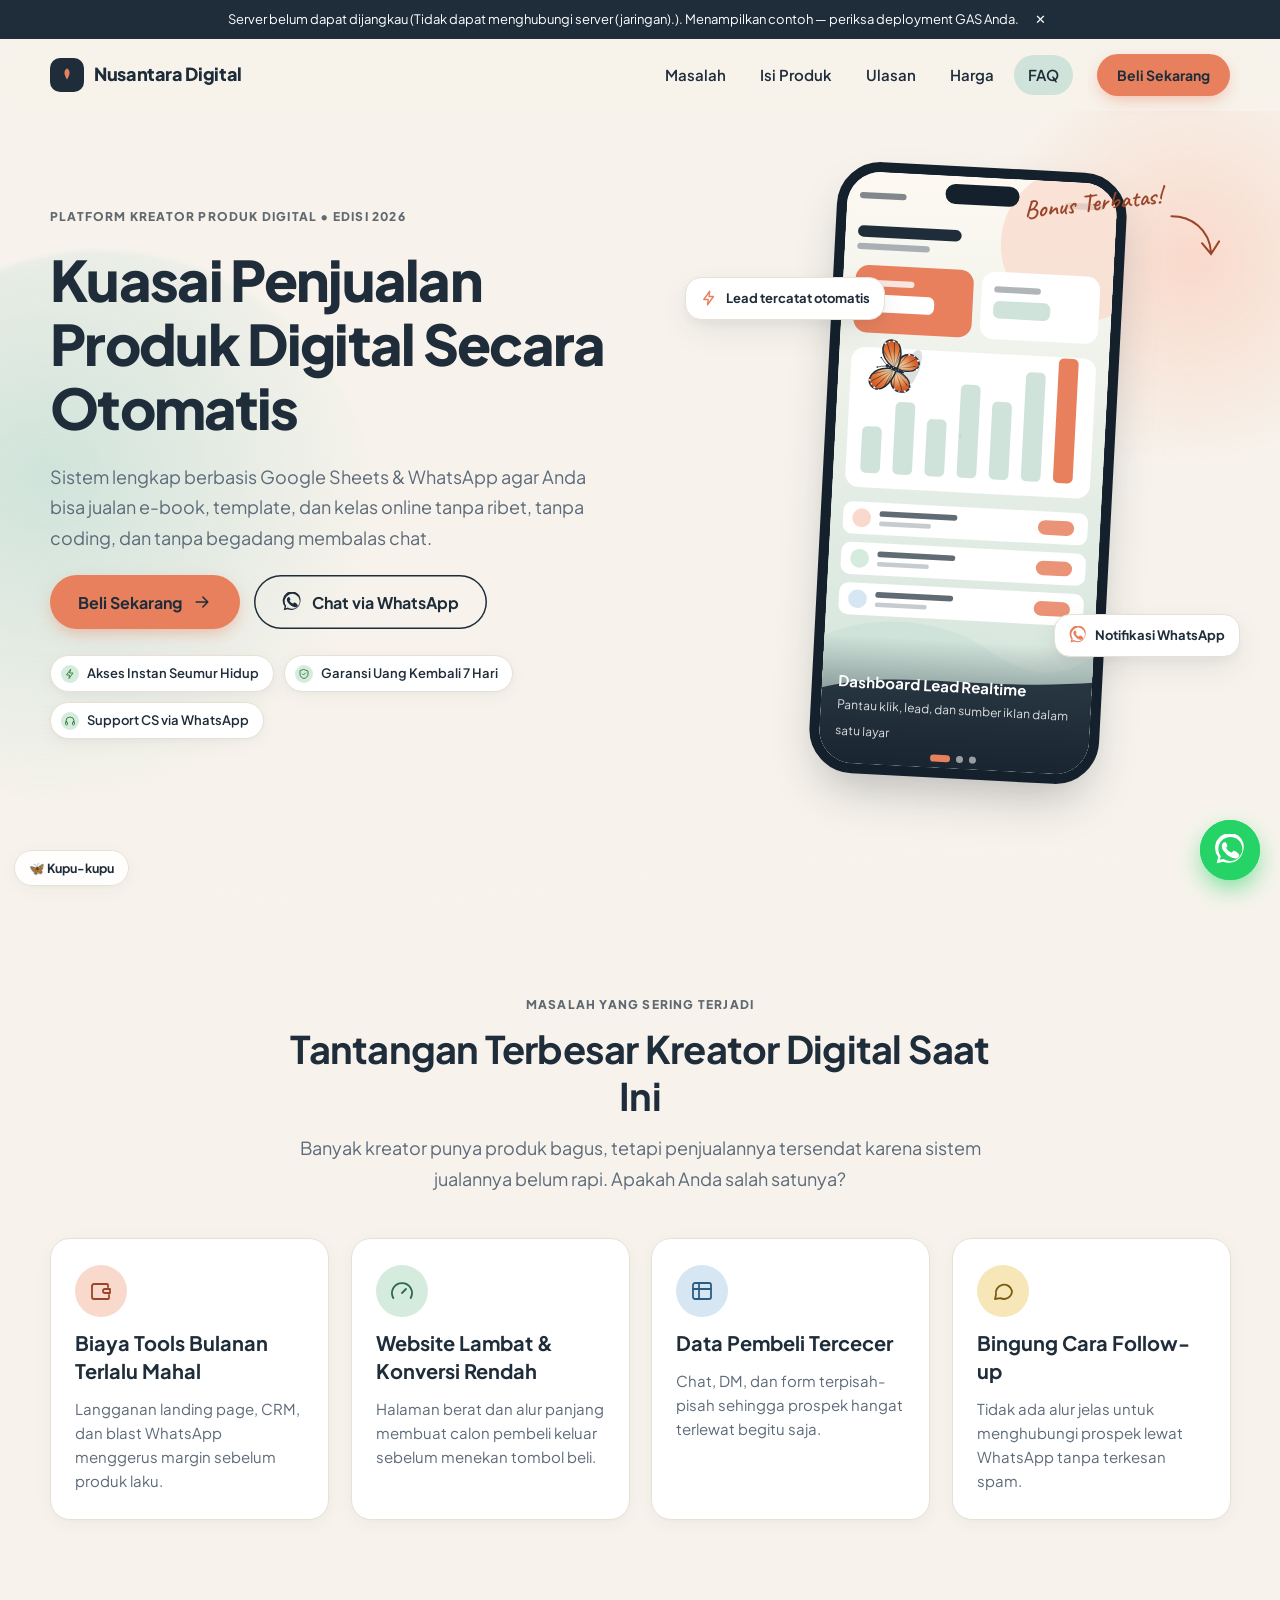
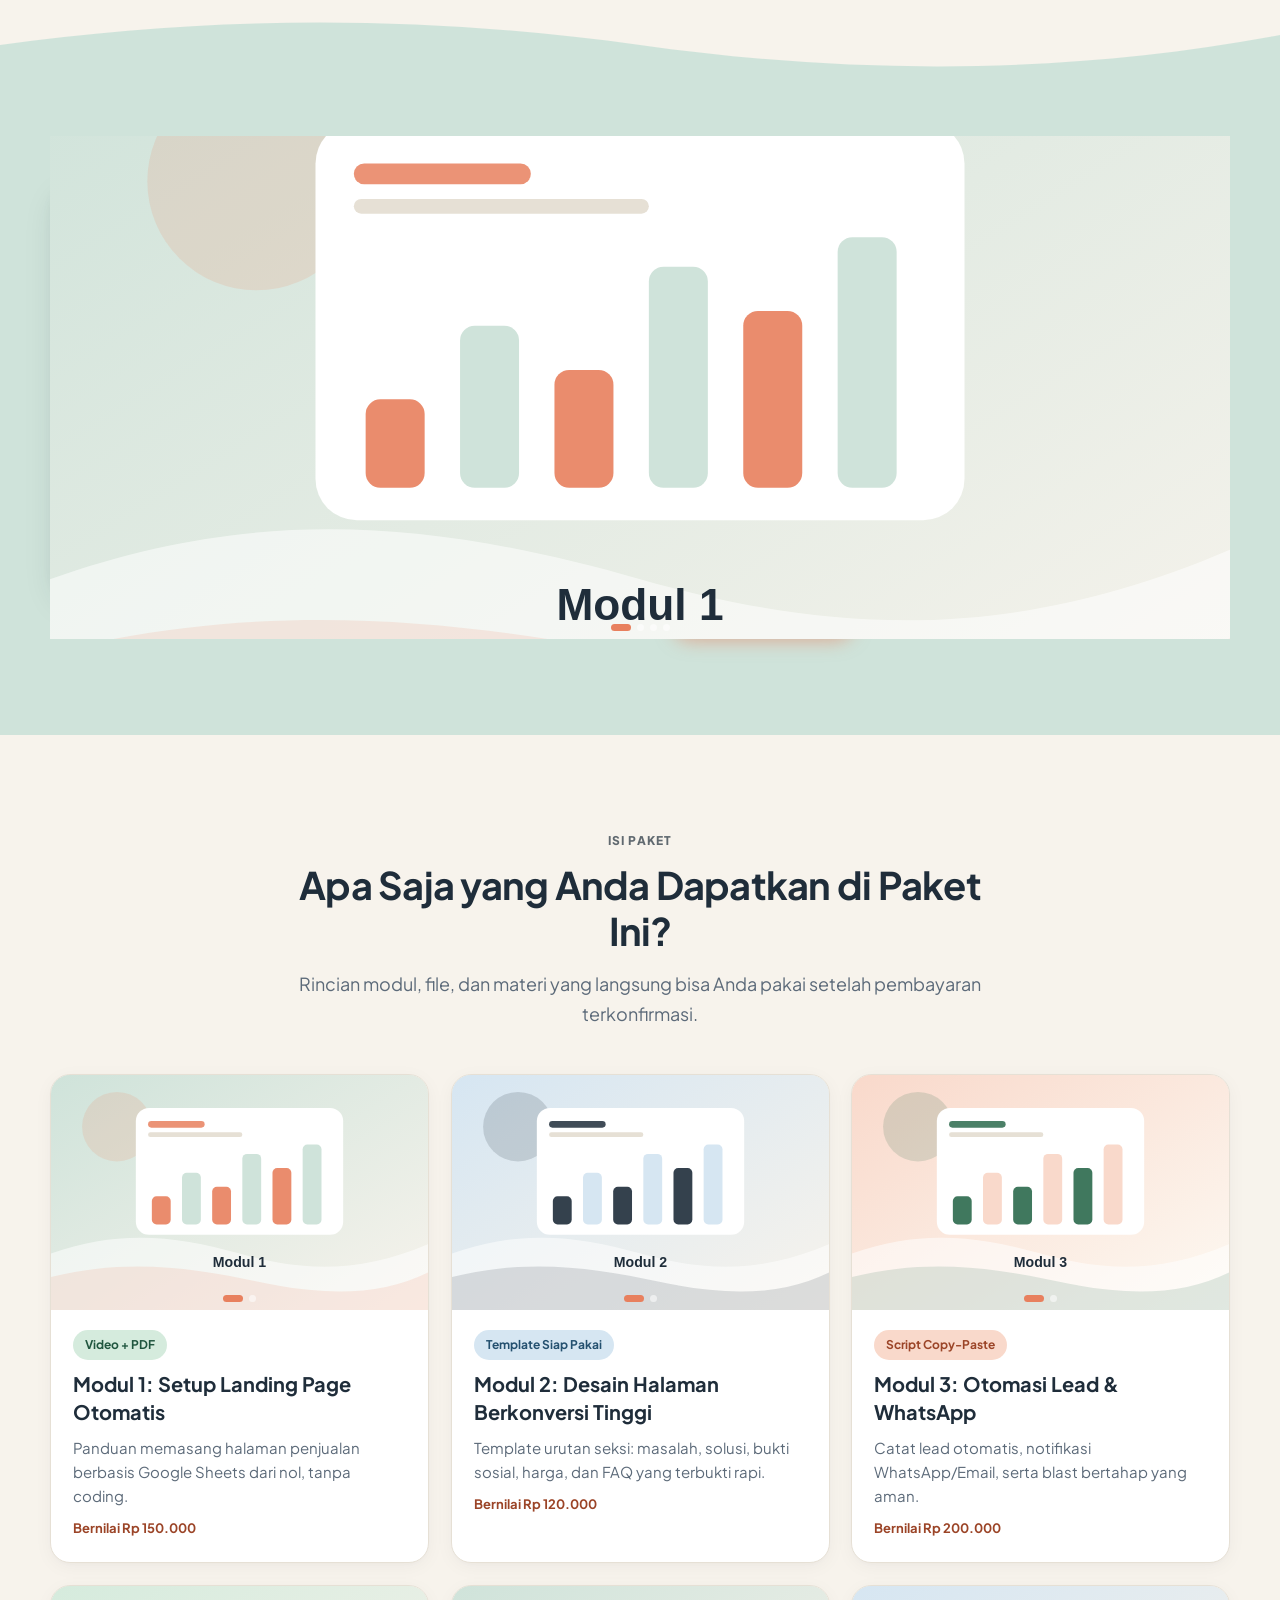
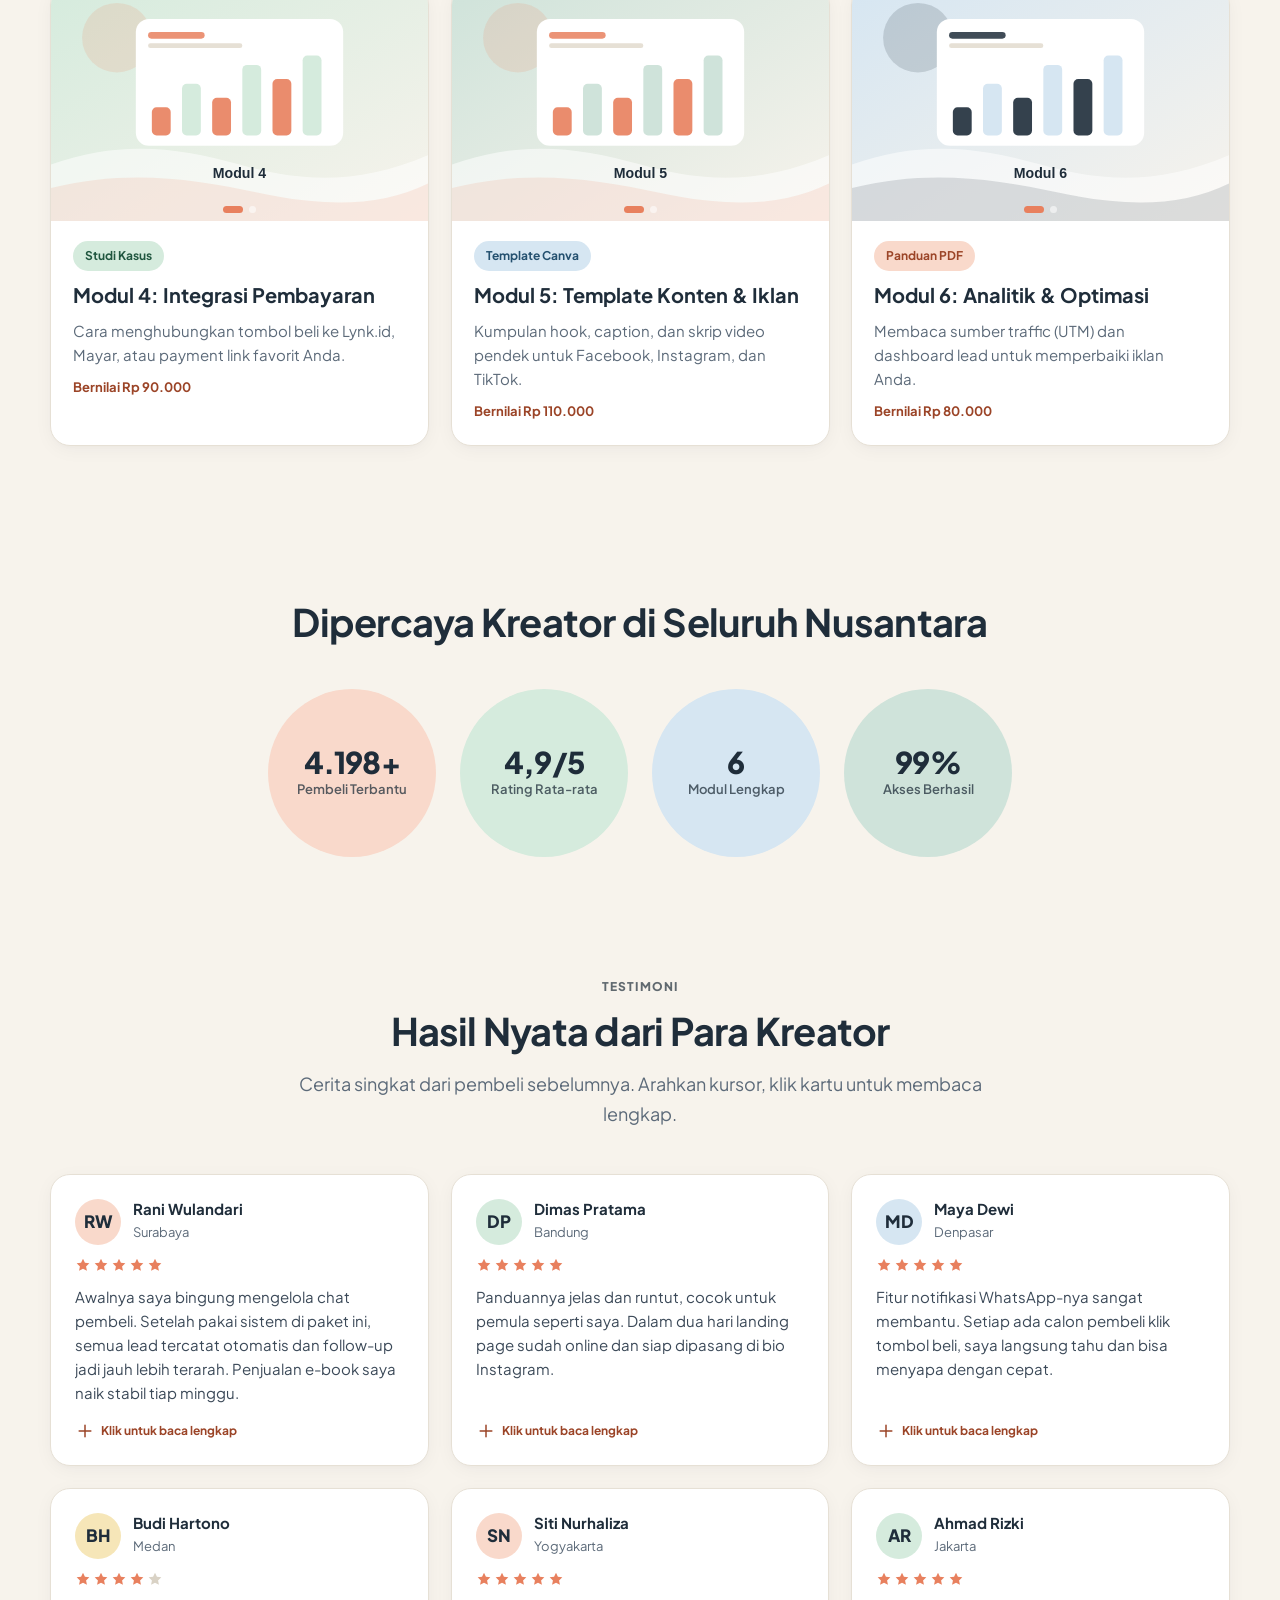
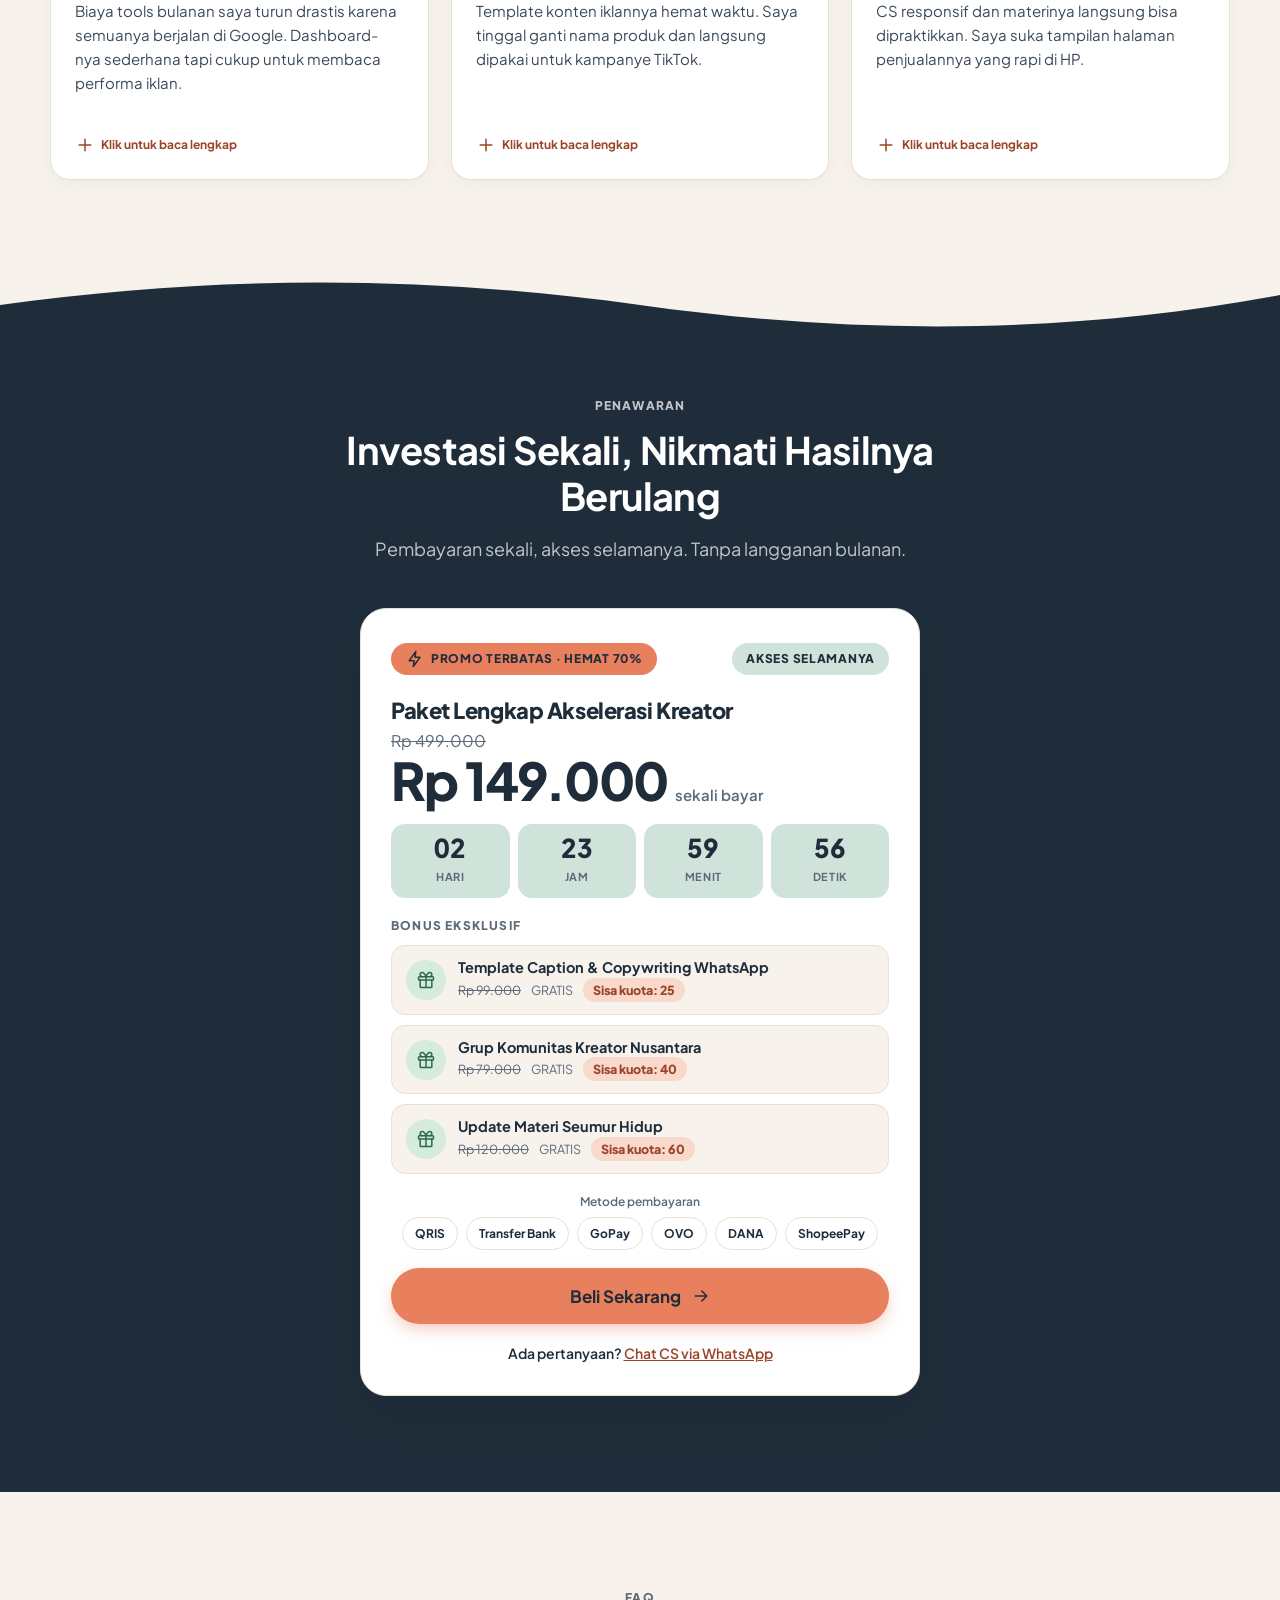
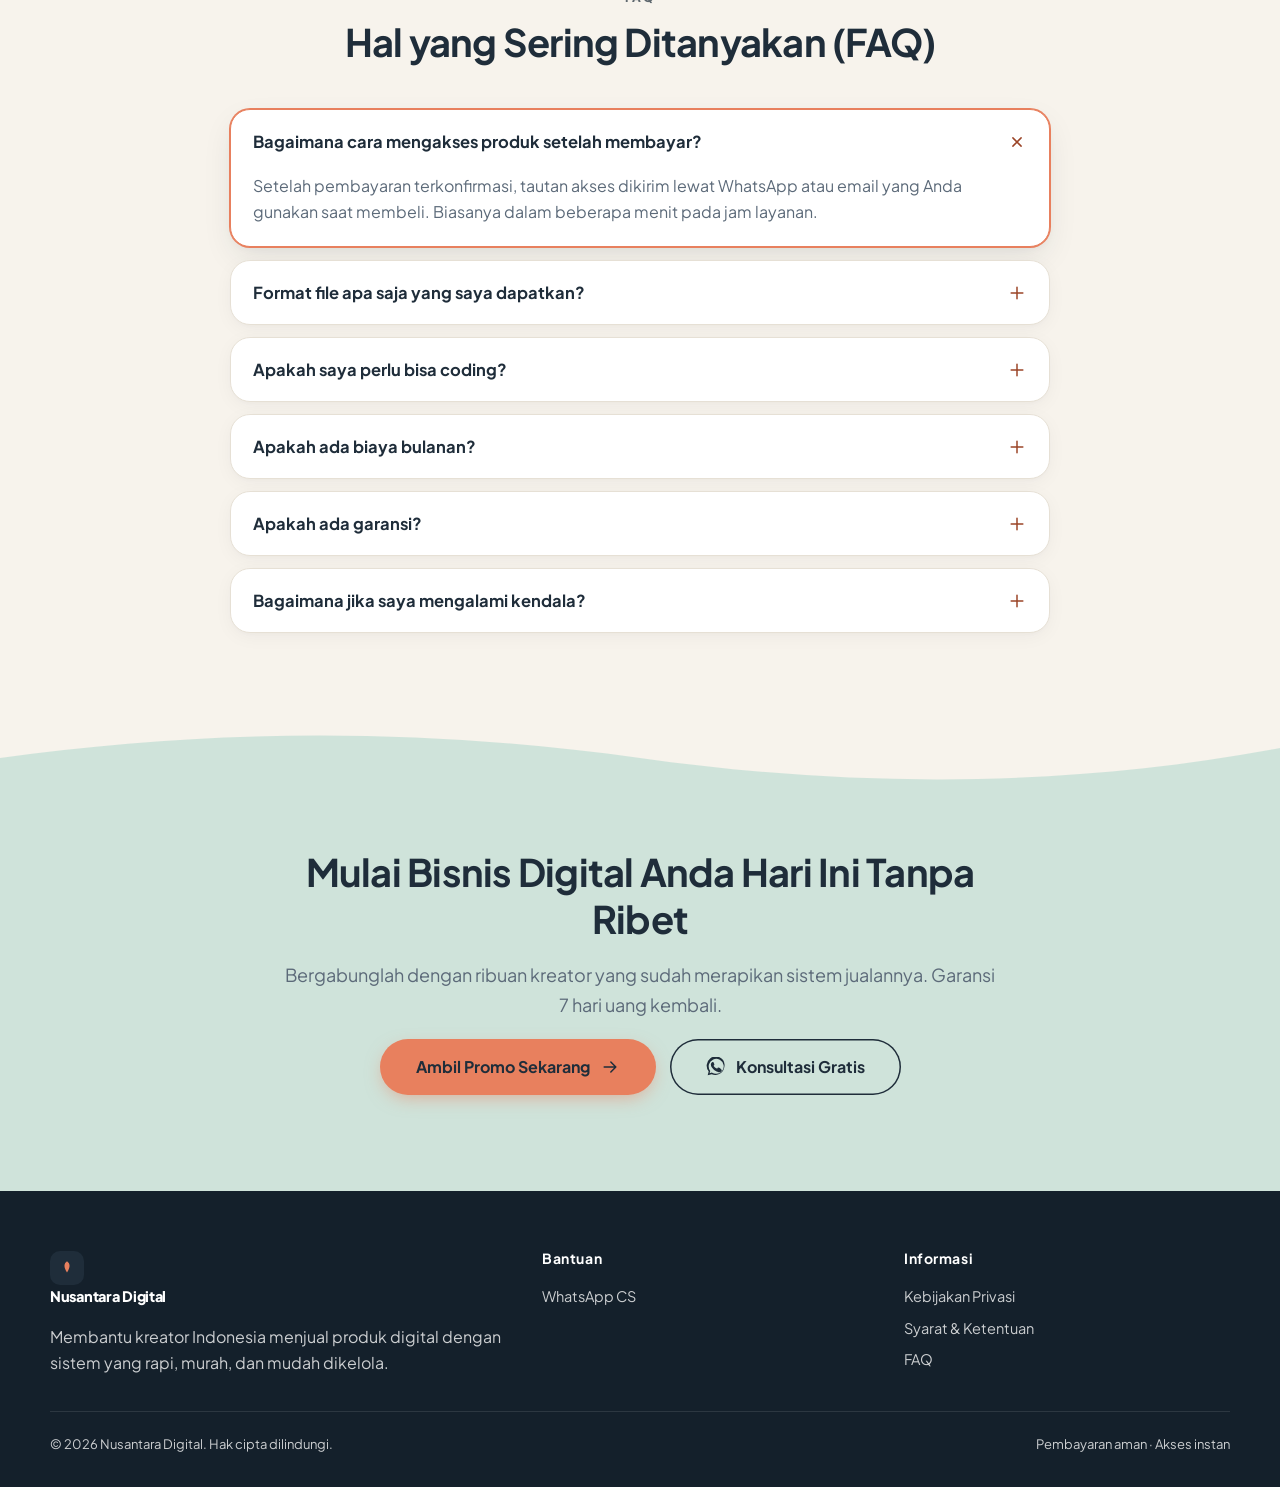
==== index.html @ 47b10a20 "Rilis pertama" ====
<!DOCTYPE html>
<html lang="id">
<head>
<meta charset="utf-8">
<meta name="viewport" content="width=device-width, initial-scale=1, viewport-fit=cover">
<title>Nusantara Digital — Produk Digital untuk Kreator</title>
<meta name="description" content="Kuasai penjualan produk digital secara otomatis dengan landing page, Google Sheets, dan WhatsApp.">
<meta name="theme-color" content="#F7F3EC">
<meta property="og:type" content="website">
<meta property="og:title" content="Nusantara Digital — Produk Digital untuk Kreator">
<meta property="og:description" content="Kuasai penjualan produk digital secara otomatis dengan landing page, Google Sheets, dan WhatsApp.">
<link rel="icon" href="data:image/svg+xml,%3Csvg xmlns='http://www.w3.org/2000/svg' viewBox='0 0 64 64'%3E%3Crect width='64' height='64' rx='16' fill='%231F2D3A'/%3E%3Cpath d='M32 14c9 8 12 17 0 36C20 31 23 22 32 14z' fill='%23E8805E'/%3E%3C/svg%3E">
<link rel="preconnect" href="https://fonts.googleapis.com">
<link rel="preconnect" href="https://fonts.gstatic.com" crossorigin>
<link href="https://fonts.googleapis.com/css2?family=Caveat:wght@600&family=Plus+Jakarta+Sans:wght@400;500;600;700;800&display=swap" rel="stylesheet">
<link rel="stylesheet" href="css/style.css?v=1.0">
</head>
<body>

<!-- Sprite ikon (garis, gaya Lucide) -->
<svg width="0" height="0" style="position:absolute" aria-hidden="true">
  <defs>
    <symbol id="i-wallet" viewBox="0 0 24 24"><path d="M3 7a2 2 0 0 1 2-2h13a1 1 0 0 1 1 1v2"/><path d="M3 7v11a2 2 0 0 0 2 2h14a1 1 0 0 0 1-1v-3"/><path d="M21 10h-5a2 2 0 0 0 0 4h5z"/></symbol>
    <symbol id="i-gauge" viewBox="0 0 24 24"><path d="M12 14l4-4"/><path d="M3.3 19a10 10 0 1 1 17.4 0"/></symbol>
    <symbol id="i-table" viewBox="0 0 24 24"><rect x="3" y="4" width="18" height="16" rx="2"/><path d="M3 10h18M9 4v16"/></symbol>
    <symbol id="i-message" viewBox="0 0 24 24"><path d="M21 12a8 8 0 0 1-11.6 7.1L4 20l1-4.4A8 8 0 1 1 21 12z"/></symbol>
    <symbol id="i-check" viewBox="0 0 24 24"><path d="M4 12.5l5 5L20 6.5"/></symbol>
    <symbol id="i-gift" viewBox="0 0 24 24"><rect x="3" y="8" width="18" height="4" rx="1"/><path d="M12 8v13M5 12v8a1 1 0 0 0 1 1h12a1 1 0 0 0 1-1v-8"/><path d="M7.5 8a2.5 2.5 0 0 1 0-5C10 3 12 8 12 8s2-5 4.5-5a2.5 2.5 0 0 1 0 5"/></symbol>
    <symbol id="i-lock" viewBox="0 0 24 24"><rect x="4" y="11" width="16" height="10" rx="2"/><path d="M8 11V7a4 4 0 0 1 8 0v4"/></symbol>
    <symbol id="i-arrow" viewBox="0 0 24 24"><path d="M5 12h14M13 6l6 6-6 6"/></symbol>
    <symbol id="i-x" viewBox="0 0 24 24"><path d="M6 6l12 12M18 6L6 18"/></symbol>
    <symbol id="i-menu" viewBox="0 0 24 24"><path d="M4 7h16M4 12h16M4 17h16"/></symbol>
    <symbol id="i-plus" viewBox="0 0 24 24"><path d="M12 5v14M5 12h14"/></symbol>
    <symbol id="i-shield" viewBox="0 0 24 24"><path d="M12 3l8 3v6c0 5-3.5 8-8 9-4.5-1-8-4-8-9V6z"/><path d="M9 12l2 2 4-4"/></symbol>
    <symbol id="i-bolt" viewBox="0 0 24 24"><path d="M13 3L5 14h6l-1 7 8-11h-6z"/></symbol>
    <symbol id="i-headset" viewBox="0 0 24 24"><path d="M4 14v-2a8 8 0 0 1 16 0v2"/><rect x="3" y="14" width="4" height="6" rx="1.5"/><rect x="17" y="14" width="4" height="6" rx="1.5"/></symbol>
    <symbol id="i-star" viewBox="0 0 24 24"><path fill="currentColor" stroke="none" d="M12 2.5l2.9 6.2 6.6.8-4.9 4.6 1.3 6.7L12 17.5l-5.9 3.3 1.3-6.7L2.5 9.5l6.6-.8z"/></symbol>
    <symbol id="i-wa" viewBox="0 0 24 24"><path fill="currentColor" stroke="none" d="M20.5 3.5A11 11 0 0 0 3.2 17.3L2 22l4.8-1.2A11 11 0 0 0 22 12a10.9 10.9 0 0 0-1.5-8.5zM12 20.2a9 9 0 0 1-4.6-1.3l-.3-.2-2.8.7.8-2.7-.2-.3A9 9 0 1 1 12 20.2zm5-6.7c-.3-.1-1.6-.8-1.9-.9s-.5-.1-.7.1-.8.9-.9 1.1-.3.2-.6.1a7.4 7.4 0 0 1-3.7-3.2c-.3-.5.3-.5.8-1.5a.6.6 0 0 0 0-.5l-.9-2.1c-.2-.5-.5-.5-.7-.5h-.6a1.2 1.2 0 0 0-.9.4 3.7 3.7 0 0 0-1.1 2.7 6.4 6.4 0 0 0 1.3 3.4 14.6 14.6 0 0 0 5.6 4.9c2.1.9 2.9 1 3.9.8a3.2 3.2 0 0 0 2.1-1.5 2.6 2.6 0 0 0 .2-1.5c-.1-.1-.3-.2-.6-.4z"/></symbol>
    <symbol id="i-quote" viewBox="0 0 24 24"><path fill="currentColor" stroke="none" d="M7 7h4v4c0 3-1.5 5-4 6l-1-1.8c1.4-.7 2-1.7 2-3.2H7zm8 0h4v4c0 3-1.5 5-4 6l-1-1.8c1.4-.7 2-1.7 2-3.2h-1z"/></symbol>
  </defs>
</svg>

<a class="skip" href="#main">Lewati ke konten</a>
<div id="demoBanner" class="demo-banner" hidden></div>

<!-- NAVBAR -->
<header class="nav" id="nav">
  <div class="wrap nav-in">
    <a class="logo" href="#beranda" id="logo" aria-label="Beranda"><span class="logo-mark"><svg viewBox="0 0 24 24" width="18" height="18"><path d="M12 3c4 3 5 7 0 15C7 10 8 6 12 3z" fill="currentColor"/></svg></span><span id="logoText">Nusantara Digital</span></a>
    <nav class="nav-links" aria-label="Menu utama">
      <a href="#masalah">Masalah</a><a href="#isi">Isi Produk</a><a href="#ulasan">Ulasan</a><a href="#harga">Harga</a><a href="#faq">FAQ</a>
    </nav>
    <button class="btn btn-cta btn-sm nav-cta" data-buy="header" type="button"><span class="btn-label">Beli Sekarang</span></button>
    <button class="burger" id="burger" type="button" aria-label="Buka menu" aria-expanded="false"><svg class="ic"><use href="#i-menu"/></svg></button>
  </div>
</header>
<div class="drawer" id="drawer" hidden>
  <nav aria-label="Menu seluler">
    <a href="#masalah">Masalah</a><a href="#isi">Isi Produk</a><a href="#ulasan">Ulasan</a><a href="#harga">Harga</a><a href="#faq">FAQ</a>
    <button class="btn btn-cta" data-buy="drawer" type="button"><span class="btn-label">Beli Sekarang</span></button>
  </nav>
</div>

<main id="main">
  <!-- HERO -->
  <section class="hero" id="beranda">
    <div class="blob b1"></div><div class="blob b2"></div>
    <div class="wrap hero-grid">
      <div class="hero-copy" id="heroCopy">
        <div class="sk sk-s"></div><div class="sk sk-l"></div><div class="sk sk-l"></div><div class="sk sk-m"></div>
      </div>
      <div class="hero-visual" id="heroVisual">
        <div class="device"><div class="device-notch"></div><div class="slideshow" id="heroSlides" data-ratio="hero"></div></div>
      </div>
    </div>
    <svg class="wave" viewBox="0 0 1440 80" preserveAspectRatio="none" aria-hidden="true"><path d="M0 40c240 50 480 50 720 20s480-40 720 0v20H0z" fill="var(--cream)"/></svg>
  </section>

  <section class="sec" id="masalah"><div class="wrap" id="masalahRoot"></div></section>

  <section class="sec sage has-wave" id="solusi">
    <svg class="wave top" viewBox="0 0 1440 60" preserveAspectRatio="none" aria-hidden="true"><path d="M0 0h1440v20c-240 40-480 40-720 10S240 0 0 30z" fill="var(--cream)"/></svg>
    <div class="wrap" id="solusiRoot"></div>
  </section>

  <section class="sec" id="isi"><div class="wrap" id="isiRoot"></div></section>
  <section class="sec tight" id="statistik"><div class="wrap" id="statRoot"></div></section>
  <section class="sec" id="ulasan"><div class="wrap" id="ulasanRoot"></div></section>

  <section class="sec dark has-wave" id="harga">
    <svg class="wave top" viewBox="0 0 1440 60" preserveAspectRatio="none" aria-hidden="true"><path d="M0 0h1440v20c-240 40-480 40-720 10S240 0 0 30z" fill="var(--cream)"/></svg>
    <div class="wrap" id="hargaRoot"></div>
  </section>

  <section class="sec" id="faq"><div class="wrap narrow" id="faqRoot"></div></section>

  <section class="sec sage cta-final has-wave" id="cta">
    <svg class="wave top" viewBox="0 0 1440 60" preserveAspectRatio="none" aria-hidden="true"><path d="M0 0h1440v20c-240 40-480 40-720 10S240 0 0 30z" fill="var(--cream)"/></svg>
    <div class="wrap" id="ctaRoot"></div>
  </section>
</main>

<footer class="footer" id="footer"><div class="wrap" id="footerRoot"></div></footer>

<!-- Elemen mengambang -->
<a class="wa-float" id="waFloat" href="#" target="_blank" rel="noopener" aria-label="Chat WhatsApp CS" hidden>
  <span class="wa-ring"></span><svg class="ic"><use href="#i-wa"/></svg><span class="wa-tip">Chat CS</span>
</a>
<div class="sticky-bar" id="stickyBar" hidden>
  <div class="sticky-price"><s id="stickyOld"></s><b id="stickyNow"></b></div>
  <button class="btn btn-cta" data-buy="sticky" type="button"><span class="btn-label">Beli Sekarang</span></button>
  <a class="btn-wa-round" id="stickyWa" href="#" target="_blank" rel="noopener" aria-label="Chat WhatsApp"><svg class="ic"><use href="#i-wa"/></svg></a>
</div>
<button class="bf-toggle" id="bfToggle" type="button" aria-pressed="true" title="Nyalakan/matikan kupu-kupu" hidden>🦋 <span>Kupu-kupu</span></button>
<div class="toast" id="toast" role="status" aria-live="polite"></div>

<!-- MODAL: lead -->
<div class="modal" id="leadModal" hidden role="dialog" aria-modal="true" aria-labelledby="leadTitle">
  <div class="modal-bg" data-close></div>
  <div class="modal-card" id="leadCard">
    <button class="modal-x" type="button" data-close aria-label="Tutup"><svg class="ic"><use href="#i-x"/></svg></button>
    <div id="leadStepForm">
      <h3 id="leadTitle"><i class="dot"></i>Lanjutkan Pemesanan</h3>
      <p class="muted sm">Data ini digunakan untuk pengiriman akses materi &amp; konfirmasi pembayaran.</p>
      <form id="leadForm" novalidate autocomplete="on">
        <label class="fld"><span>Nama Lengkap <em class="ok" id="okNama" hidden><svg class="ic"><use href="#i-check"/></svg> Terisi benar</em></span>
          <input id="fNama" name="nama" type="text" autocomplete="name" maxlength="80" placeholder="Contoh: Ahmad Rizki" required></label>
        <label class="fld"><span>Nomor WhatsApp <em class="ok" id="okWa" hidden><svg class="ic"><use href="#i-check"/></svg> Valid</em></span>
          <input id="fWa" name="wa" type="tel" inputmode="tel" autocomplete="tel" maxlength="16" placeholder="Contoh: 081234567890" required></label>
        <input class="hp" type="text" name="website" id="fHp" tabindex="-1" autocomplete="off" aria-hidden="true">
        <p class="err" id="leadErr" role="alert" hidden></p>
        <button class="btn btn-cta btn-block" id="btnPay" type="submit"><span class="btn-label">Lanjut ke Pembayaran Otomatis</span><svg class="ic"><use href="#i-arrow"/></svg></button>
        <button class="btn btn-soft btn-block" id="btnWa" type="button"><svg class="ic"><use href="#i-wa"/></svg><span class="btn-label">Order &amp; Chat via WhatsApp CS</span></button>
        <button class="link-skip" id="btnSkip" type="button">Lewati dan langsung ke pembayaran (tanpa simpan kontak)</button>
        <p class="note"><svg class="ic"><use href="#i-lock"/></svg> Data Anda hanya dipakai untuk konfirmasi pesanan. <a href="#" data-info="privasi">Kebijakan Privasi</a></p>
      </form>
    </div>
    <div id="leadStepGo" hidden>
      <div class="go-ic"><svg class="ic"><use href="#i-check"/></svg></div>
      <h3 id="goTitle">Terima kasih!</h3>
      <p class="muted" id="goText">Anda sedang diarahkan…</p>
      <div class="bar"><i id="goBar"></i></div>
      <a class="btn btn-cta btn-block" id="goBtn" href="#"><span class="btn-label">Buka Sekarang</span></a>
      <p class="sm muted">Klik tombol di atas jika halaman tidak berpindah otomatis.</p>
    </div>
  </div>
</div>

<!-- MODAL: testimoni -->
<div class="modal" id="tModal" hidden role="dialog" aria-modal="true" aria-labelledby="tName">
  <div class="modal-bg" data-close></div>
  <div class="modal-card wide" id="tCard"><button class="modal-x" type="button" data-close aria-label="Tutup"><svg class="ic"><use href="#i-x"/></svg></button><div id="tBody"></div></div>
</div>

<!-- MODAL: info (privasi/syarat) -->
<div class="modal" id="iModal" hidden role="dialog" aria-modal="true" aria-labelledby="iTitle">
  <div class="modal-bg" data-close></div>
  <div class="modal-card"><button class="modal-x" type="button" data-close aria-label="Tutup"><svg class="ic"><use href="#i-x"/></svg></button><h3 id="iTitle"></h3><p id="iText" class="muted"></p></div>
</div>

<canvas id="butterfly" aria-hidden="true"></canvas>
<noscript><p style="padding:24px;text-align:center">Aktifkan JavaScript untuk melihat halaman ini.</p></noscript>

<script src="js/config.js?v=1.0"></script>
<script src="js/demo-data.js?v=1.0"></script>
<script src="js/api.js?v=1.0"></script>
<script src="js/effects.js?v=1.0"></script>
<script src="js/app.js?v=1.0"></script>
</body>
</html>
---- css/style.css ----
/* ============================================================
   style.css — Landing page · "Warm Organic Fintech" (DESIGN.md)
   Cream #F7F3EC · Sage #CFE3DA · Slate #1F2D3A · Coral #E8805E
   ============================================================ */
:root {
  --cream: #F7F3EC; --paper: #FDF9F2; --white: #fff; --sage: #CFE3DA; --slate: #1F2D3A; --slate-d: #14202B;
  --coral: #E8805E; --coral-h: #D8704E; --coral-ink: #9B4427; --muted: #5C6A79; --line: #E6E0D5;
  --peach: #F9D9CB; --mint: #D5EBDD; --sky: #D6E6F2; --ok: #2E7D32; --err: #BA1A1A;
  --r: 20px; --pill: 9999px;
  --sh1: 0 4px 20px -2px rgba(31,45,58,.05), 0 2px 6px -1px rgba(31,45,58,.03);
  --sh2: 0 12px 32px -4px rgba(31,45,58,.10), 0 4px 12px -2px rgba(31,45,58,.05);
  --sh3: 0 24px 48px -12px rgba(20,32,43,.28);
  --font: 'Plus Jakarta Sans', system-ui, -apple-system, 'Segoe UI', Roboto, sans-serif;
  --script: 'Caveat', 'Segoe Script', cursive;
  --safe-b: env(safe-area-inset-bottom, 0px);
}
*, *::before, *::after { box-sizing: border-box; }
html { scroll-behavior: smooth; scroll-padding-top: 84px; -webkit-text-size-adjust: 100%; }
body { margin: 0; font: 400 16px/1.6 var(--font); color: var(--slate); background: var(--cream); overflow-x: hidden; }
img, svg { max-width: 100%; display: block; }
a { color: inherit; }
h1, h2, h3, h4, p { margin: 0; }
button { font: inherit; color: inherit; cursor: pointer; }
.ic { width: 20px; height: 20px; fill: none; stroke: currentColor; stroke-width: 1.8; stroke-linecap: round; stroke-linejoin: round; flex: none; }
.wrap { width: min(1180px, 100% - 40px); margin-inline: auto; position: relative; }
.wrap.narrow { width: min(820px, 100% - 40px); }
.skip { position: absolute; left: -999px; top: 8px; background: var(--slate); color: #fff; padding: 8px 14px; border-radius: 8px; z-index: 10000; }
.skip:focus { left: 8px; }
.muted { color: var(--muted); } .sm { font-size: 14px; }
:focus-visible { outline: 2px solid var(--coral); outline-offset: 3px; border-radius: 8px; }

/* ---------- Tipografi ---------- */
.eyebrow { font-size: 12px; font-weight: 800; letter-spacing: .1em; text-transform: uppercase; color: rgba(31,45,58,.7); }
.h1 { font-size: clamp(34px, 5.4vw, 56px); line-height: 1.14; font-weight: 800; letter-spacing: -.03em; }
.h2 { font-size: clamp(27px, 3.6vw, 38px); line-height: 1.22; font-weight: 700; letter-spacing: -.02em; }
.h3 { font-size: 20px; line-height: 1.4; font-weight: 700; }
.lead { font-size: clamp(16px, 1.6vw, 18px); line-height: 1.7; color: var(--muted); }
.script { font-family: var(--script); font-weight: 600; font-size: 25px; color: var(--coral-ink); transform: rotate(-6deg); display: inline-block; line-height: 1; }
.sec-head { text-align: center; max-width: 700px; margin: 0 auto 44px; display: grid; gap: 12px; }
.sec-head .lead { margin-top: 2px; }
.dark .sec-head .eyebrow, .dark .sec-head .lead { color: rgba(255,255,255,.72); }

/* ---------- Tombol: berkilau & menyala ---------- */
.btn { position: relative; isolation: isolate; overflow: hidden; display: inline-flex; align-items: center; justify-content: center; gap: 10px; min-height: 48px; padding: 0 28px; border: 0; border-radius: var(--pill); font-weight: 700; font-size: 16px; text-decoration: none; transition: transform .25s cubic-bezier(.2,.8,.2,1), box-shadow .3s, background .2s; -webkit-tap-highlight-color: transparent; user-select: none; }
.btn:active { transform: scale(.97); }
.btn-sm { min-height: 42px; padding: 0 20px; font-size: 14px; }
.btn-block { width: 100%; }
.btn-cta { background: var(--coral); color: var(--slate); box-shadow: 0 6px 18px -4px rgba(232,128,94,.55); animation: glowPulse 2.6s ease-out infinite; }
.btn-cta::before { content: ""; position: absolute; inset: 0; z-index: -1; background: linear-gradient(110deg, transparent 30%, rgba(255,255,255,.65) 48%, rgba(255,255,255,.2) 54%, transparent 70%); transform: translateX(-130%); animation: shine 3.4s ease-in-out infinite; }
.btn-cta:hover { background: var(--coral-h); transform: translateY(-2px) scale(1.02); box-shadow: 0 0 0 4px rgba(232,128,94,.22), 0 14px 30px -6px rgba(232,128,94,.75); animation-play-state: paused; }
.btn-cta:hover::before { animation-duration: 1.1s; }
.btn-ghost { background: transparent; color: var(--slate); box-shadow: inset 0 0 0 1.5px var(--slate); }
.btn-ghost:hover { background: var(--slate); color: #fff; transform: translateY(-2px); }
.btn-soft { background: #F1ECE3; color: var(--slate); font-weight: 600; }
.btn-soft:hover { background: var(--sage); transform: translateY(-2px); }
.btn:disabled { opacity: .6; pointer-events: none; }
.ripple { position: absolute; border-radius: 50%; background: rgba(255,255,255,.55); transform: scale(0); animation: ripple .6s ease-out forwards; pointer-events: none; z-index: -1; }
@keyframes shine { 0%, 55% { transform: translateX(-130%); } 100% { transform: translateX(130%); } }
@keyframes glowPulse { 0% { box-shadow: 0 6px 18px -4px rgba(232,128,94,.55), 0 0 0 0 rgba(232,128,94,.5); } 70%, 100% { box-shadow: 0 6px 18px -4px rgba(232,128,94,.55), 0 0 0 16px rgba(232,128,94,0); } }
@keyframes ripple { to { transform: scale(4); opacity: 0; } }

/* ---------- Navbar ---------- */
.nav { position: sticky; top: 0; z-index: 60; background: rgba(247,243,236,.82); backdrop-filter: saturate(1.4) blur(14px); -webkit-backdrop-filter: saturate(1.4) blur(14px); transition: box-shadow .3s, background .3s; }
.nav.scrolled { box-shadow: 0 8px 24px -14px rgba(31,45,58,.35); background: rgba(247,243,236,.94); }
.nav-in { display: flex; align-items: center; gap: 24px; height: 72px; }
.logo { display: flex; align-items: center; gap: 10px; font-weight: 800; font-size: 18px; text-decoration: none; letter-spacing: -.02em; margin-right: auto; }
.logo-mark { width: 34px; height: 34px; border-radius: 10px; background: var(--slate); color: var(--coral); display: grid; place-items: center; transition: transform .4s; }
.logo:hover .logo-mark { transform: rotate(-12deg) scale(1.08); }
.nav-links { display: flex; gap: 6px; }
.nav-links a { text-decoration: none; font-weight: 600; font-size: 15px; padding: 8px 14px; border-radius: var(--pill); position: relative; transition: background .2s; }
.nav-links a:hover { background: rgba(207,227,218,.6); }
.nav-links a.on { background: var(--sage); }
.burger { display: none; width: 44px; height: 44px; border-radius: 50%; border: 0; background: transparent; place-items: center; }
.drawer { position: fixed; inset: 72px 0 0; z-index: 59; background: var(--cream); padding: 24px 20px; animation: fade .25s; }
.drawer[hidden] { display: none; }
.drawer nav { display: grid; gap: 4px; }
.drawer a { font-size: 22px; font-weight: 700; padding: 14px 6px; text-decoration: none; border-bottom: 1px solid var(--line); }
.drawer .btn { margin-top: 20px; min-height: 52px; }
@keyframes fade { from { opacity: 0; } }

/* ---------- Hero ---------- */
.hero { position: relative; overflow: hidden; padding: 56px 0 120px; }
.blob { position: absolute; border-radius: 50%; filter: blur(2px); z-index: 0; pointer-events: none; }
.blob.b1 { width: 560px; height: 560px; left: -180px; top: 140px; background: radial-gradient(circle at 40% 40%, var(--sage), rgba(207,227,218,0) 70%); }
.blob.b2 { width: 420px; height: 420px; right: -120px; top: -60px; background: radial-gradient(circle, var(--peach), rgba(249,217,203,0) 70%); }
.hero-grid { display: grid; grid-template-columns: 1.08fr .92fr; gap: 40px; align-items: center; z-index: 1; }
.hero-copy { display: grid; gap: 22px; justify-items: start; }
.hero-copy .lead { max-width: 560px; }
.hero-cta { display: flex; flex-wrap: wrap; gap: 14px; }
.hero-cta .btn { min-height: 54px; }
.trust { display: flex; flex-wrap: wrap; gap: 10px; list-style: none; padding: 0; margin: 4px 0 0; }
.trust li { display: inline-flex; align-items: center; gap: 8px; background: #fff; border: 1px solid var(--line); border-radius: var(--pill); padding: 7px 14px 7px 10px; font-size: 13px; font-weight: 600; box-shadow: var(--sh1); transition: transform .25s, box-shadow .25s; }
.trust li:hover { transform: translateY(-3px); box-shadow: var(--sh2); }
.trust .ic { width: 18px; height: 18px; color: var(--ok); background: var(--mint); border-radius: 50%; padding: 3px; }
.hero-visual { position: relative; display: grid; place-items: center; min-height: 480px; }
.device { position: relative; width: min(290px, 68vw); aspect-ratio: 9/19; border-radius: 44px; border: 10px solid var(--slate-d); background: var(--slate-d); box-shadow: var(--sh3), 0 0 0 1.5px rgba(255,255,255,.08) inset; overflow: hidden; transform: rotate(3deg); animation: floaty 7s ease-in-out infinite; z-index: 2; }
.device-notch { position: absolute; z-index: 5; top: 8px; left: 50%; width: 74px; height: 20px; margin-left: -37px; border-radius: 14px; background: var(--slate-d); }
.device::after { content: ""; position: absolute; inset: 0; z-index: 6; pointer-events: none; background: linear-gradient(115deg, transparent 38%, rgba(255,255,255,.14) 48%, transparent 58%); transform: translateX(-120%); animation: shine 6s ease-in-out infinite; }
.float-chip { position: absolute; z-index: 3; display: inline-flex; align-items: center; gap: 8px; background: #fff; border: 1px solid var(--line); border-radius: 16px; padding: 10px 14px; font-weight: 700; font-size: 13px; box-shadow: var(--sh2); animation: floaty 6s ease-in-out infinite; }
.float-chip .ic { width: 18px; height: 18px; color: var(--coral); }
.float-chip.c1 { left: -4%; top: 18%; animation-delay: -1s; }
.float-chip.c2 { right: -2%; bottom: 20%; animation-delay: -3s; }
.hero-note { position: absolute; z-index: 4; right: 2%; top: 4%; display: flex; align-items: flex-start; gap: 4px; }
.hero-note svg { width: 54px; height: 54px; fill: none; stroke: var(--coral-ink); stroke-width: 2.2; stroke-linecap: round; margin-top: 18px; }
@keyframes floaty { 0%, 100% { translate: 0 0; } 50% { translate: 0 -12px; } }
.wave { position: absolute; left: 0; width: 100%; height: 60px; z-index: 2; pointer-events: none; }
.hero .wave { bottom: -1px; height: 80px; }
.has-wave > .wave.top { top: -1px; }

/* skeleton */
.sk { height: 18px; border-radius: 10px; background: linear-gradient(90deg, #ece6da 25%, #f6f1e7 50%, #ece6da 75%); background-size: 200% 100%; animation: sk 1.2s infinite; }
.sk-s { width: 40%; } .sk-m { width: 70%; } .sk-l { width: 95%; height: 44px; border-radius: 14px; }
@keyframes sk { to { background-position: -200% 0; } }

/* ---------- Seksi ---------- */
.sec { position: relative; padding: 96px 0; }
.sec.tight { padding: 56px 0 24px; }
.sec.sage { background: var(--sage); padding-top: 120px; }
.sec.dark { background: var(--slate); color: #fff; padding-top: 120px; }
.sec.cta-final { padding-top: 120px; }
.reveal { opacity: 0; transform: translateY(26px); transition: opacity .8s cubic-bezier(.2,.8,.2,1), transform .8s cubic-bezier(.2,.8,.2,1); transition-delay: var(--d, 0s); }
.reveal.in { opacity: 1; transform: none; }

/* ---------- Kartu interaktif ---------- */
.card { position: relative; background: #fff; border: 1px solid var(--line); border-radius: var(--r); box-shadow: var(--sh1); transition: box-shadow .35s, transform .35s cubic-bezier(.2,.8,.2,1); transform-style: preserve-3d; will-change: transform; }
.card:hover { box-shadow: var(--sh2); }
.spot::after { content: ""; position: absolute; inset: 0; border-radius: inherit; pointer-events: none; opacity: 0; transition: opacity .35s; background: radial-gradient(260px circle at var(--mx, 50%) var(--my, 50%), rgba(232,128,94,.20), rgba(207,227,218,.16) 45%, transparent 70%); }
.spot:hover::after { opacity: 1; }
@property --ang { syntax: '<angle>'; inherits: false; initial-value: 0deg; }
.glow::before { content: ""; position: absolute; inset: -1.5px; border-radius: inherit; padding: 2px; z-index: 3; pointer-events: none; opacity: 0; transition: opacity .35s; background: conic-gradient(from var(--ang), rgba(232,128,94,0) 0 52%, var(--coral) 72%, #FFD9A6 85%, rgba(232,128,94,0) 100%); -webkit-mask: linear-gradient(#000 0 0) content-box, linear-gradient(#000 0 0); -webkit-mask-composite: xor; mask: linear-gradient(#000 0 0) content-box exclude, linear-gradient(#000 0 0); mask-composite: exclude; animation: spin 2.6s linear infinite; }
.glow:hover::before, .glow:focus-visible::before { opacity: 1; }
@keyframes spin { to { --ang: 360deg; } }

.grid { display: grid; gap: 22px; }
.g4 { grid-template-columns: repeat(4, 1fr); } .g3 { grid-template-columns: repeat(3, 1fr); } .g2 { grid-template-columns: repeat(2, 1fr); }

/* masalah */
.pain { padding: 26px 24px; display: grid; gap: 12px; align-content: start; }
.ic-badge { width: 52px; height: 52px; border-radius: 50%; display: grid; place-items: center; background: var(--peach); color: var(--coral-ink); transition: transform .4s cubic-bezier(.3,1.6,.5,1); }
.ic-badge .ic { width: 24px; height: 24px; }
.card:hover .ic-badge { transform: rotate(-10deg) scale(1.12); }
.pain:nth-child(2) .ic-badge { background: var(--mint); color: #2c6a4d; } .pain:nth-child(3) .ic-badge { background: var(--sky); color: #2b5d82; } .pain:nth-child(4) .ic-badge { background: #F6E6B8; color: #7a5b0c; }
.pain p { color: var(--muted); font-size: 15px; }

/* solusi */
.sol { display: grid; grid-template-columns: 1fr 1fr; gap: 56px; align-items: center; }
.sol-media { aspect-ratio: 4/3; border-radius: 28px; overflow: hidden; box-shadow: var(--sh2); border: 8px solid #fff; transform: rotate(-2deg); transition: transform .5s; }
.sol-media:hover { transform: rotate(0) scale(1.02); }
.sol-copy { display: grid; gap: 18px; justify-items: start; }
.ticks { list-style: none; padding: 0; margin: 4px 0 6px; display: grid; gap: 12px; }
.ticks li { display: flex; gap: 12px; align-items: flex-start; font-weight: 600; }
.ticks .ic { width: 24px; height: 24px; background: #fff; color: var(--ok); border-radius: 50%; padding: 4px; margin-top: 1px; box-shadow: var(--sh1); }

/* slideshow */
.slideshow { position: relative; width: 100%; height: 100%; overflow: hidden; background: #E9E3D7; }
.slide { position: absolute; inset: 0; opacity: 0; transform: scale(1.06); transition: opacity .9s ease, transform 6s ease-out; }
.slide.on { opacity: 1; transform: scale(1); z-index: 1; }
.slide img { width: 100%; height: 100%; object-fit: cover; }
.slide-cap { position: absolute; left: 0; right: 0; bottom: 0; padding: 36px 16px 22px; color: #fff; background: linear-gradient(transparent, rgba(20,32,43,.82)); z-index: 3; }
.slide-cap b { display: block; font-size: 15px; line-height: 1.3; } .slide-cap span { font-size: 12px; opacity: .85; }
.dots { position: absolute; z-index: 4; left: 0; right: 0; bottom: 8px; display: flex; justify-content: center; gap: 6px; }
.dots button { width: 7px; height: 7px; padding: 0; border-radius: 50%; border: 0; background: rgba(255,255,255,.55); transition: width .3s, background .3s; }
.dots button.on { width: 20px; border-radius: 6px; background: var(--coral); }
.slideshow[data-ratio="hero"] .dots { bottom: 4px; }
.slideshow.has-cap .dots { bottom: 6px; }

/* fitur */
.feat { overflow: hidden; display: grid; grid-template-rows: auto 1fr; }
.feat-media { aspect-ratio: 16/10; position: relative; }
.feat-body { padding: 20px 22px 24px; display: grid; gap: 10px; align-content: start; }
.tag { display: inline-flex; width: fit-content; background: var(--mint); color: #20563f; font-size: 12px; font-weight: 700; padding: 5px 12px; border-radius: var(--pill); }
.feat:nth-child(3n+2) .tag { background: var(--sky); color: #24506f; } .feat:nth-child(3n) .tag { background: var(--peach); color: var(--coral-ink); }
.feat p { color: var(--muted); font-size: 15px; }
.feat .nilai { font-size: 13px; font-weight: 700; color: var(--coral-ink); }

/* statistik */
.stats { display: flex; flex-wrap: wrap; justify-content: center; gap: 24px; margin-top: 8px; }
.stat { width: 168px; height: 168px; border-radius: 50%; display: grid; place-content: center; text-align: center; padding: 10px; transition: transform .45s cubic-bezier(.3,1.5,.5,1), box-shadow .3s; cursor: default; }
.stat:nth-child(1) { background: var(--peach); } .stat:nth-child(2) { background: var(--mint); } .stat:nth-child(3) { background: var(--sky); } .stat:nth-child(4) { background: var(--sage); }
.stat:hover { transform: scale(1.1) rotate(-3deg); box-shadow: var(--sh2); }
.stat b { font-size: 30px; line-height: 1.1; font-weight: 800; letter-spacing: -.02em; } .stat span { font-size: 13px; font-weight: 600; color: rgba(31,45,58,.75); }

/* testimoni — flip */
.tgrid { display: grid; grid-template-columns: repeat(3, 1fr); gap: 22px; }
.flip { perspective: 1100px; height: 292px; border-radius: var(--r); cursor: pointer; position: relative; outline-offset: 4px; }
.flip-in { position: relative; width: 100%; height: 100%; transform-style: preserve-3d; transition: transform .9s cubic-bezier(.3,1.2,.4,1); border-radius: var(--r); }
.flip.is-flipped .flip-in { transform: rotateY(180deg); }
.face { position: absolute; inset: 0; border-radius: var(--r); backface-visibility: hidden; -webkit-backface-visibility: hidden; overflow: hidden; padding: 24px; display: flex; flex-direction: column; gap: 12px; }
.face.front { background: #fff; border: 1px solid var(--line); box-shadow: var(--sh1); }
.face.back { transform: rotateY(180deg); background: linear-gradient(150deg, var(--slate) 0%, #2d4256 100%); color: #fff; justify-content: space-between; }
.flip.hot .face.front, .flip:hover .face.front { box-shadow: 0 0 0 2px rgba(232,128,94,.55), 0 0 34px -2px rgba(232,128,94,.45), var(--sh2); }
.flip:hover .face.back, .flip.hot .face.back { box-shadow: 0 0 0 2px rgba(232,128,94,.7), 0 0 38px 0 rgba(232,128,94,.5); }
.flip.hot { animation: ember 2.4s ease-in-out infinite; }
@keyframes ember { 50% { filter: brightness(1.04) saturate(1.1); } }
.flip .spot-layer { position: absolute; inset: 0; border-radius: var(--r); pointer-events: none; opacity: 0; transition: opacity .3s; background: radial-gradient(220px circle at var(--mx, 50%) var(--my, 50%), rgba(232,128,94,.22), transparent 65%); z-index: 4; }
.flip:hover .spot-layer { opacity: 1; }
.t-head { display: flex; align-items: center; gap: 12px; }
.avatar { width: 46px; height: 46px; border-radius: 50%; display: grid; place-items: center; font-weight: 800; font-size: 17px; color: var(--slate); background: var(--peach); flex: none; }
.t-head b { display: block; font-size: 15px; line-height: 1.25; } .t-head span { font-size: 13px; color: var(--muted); }
.stars { display: inline-flex; gap: 2px; color: var(--coral); } .stars .ic { width: 16px; height: 16px; } .stars .off { color: #d9d2c5; }
.t-text { font-size: 15px; color: #3b4958; display: -webkit-box; -webkit-line-clamp: 5; -webkit-box-orient: vertical; overflow: hidden; }
.t-hint { margin-top: auto; font-size: 12px; font-weight: 700; color: var(--coral-ink); display: flex; align-items: center; gap: 6px; }
.back .q { width: 34px; height: 34px; color: var(--coral); }
.back .t-sum { font-size: 17px; line-height: 1.5; font-weight: 600; display: -webkit-box; -webkit-line-clamp: 5; -webkit-box-orient: vertical; overflow: hidden; }
.back .t-foot { display: flex; align-items: center; justify-content: space-between; gap: 10px; font-size: 13px; }
.back .t-foot .pill { background: var(--coral); color: var(--slate); font-weight: 700; padding: 6px 14px; border-radius: var(--pill); }
.back .shot { position: absolute; inset: 0; } .back .shot + * { position: relative; }

/* harga */
.price-wrap { display: grid; grid-template-columns: 1fr; justify-items: center; }
.price-card { width: min(560px, 100%); padding: 34px 30px 30px; color: var(--slate); border-radius: 26px; display: grid; gap: 18px; box-shadow: var(--sh3); }
.price-top { display: flex; align-items: center; justify-content: space-between; gap: 10px; flex-wrap: wrap; }
.badge { display: inline-flex; align-items: center; gap: 6px; font-size: 12px; font-weight: 800; letter-spacing: .06em; text-transform: uppercase; background: var(--coral); color: var(--slate); border-radius: var(--pill); padding: 6px 14px; }
.badge.soft { background: var(--sage); }
.price-name { font-size: 22px; font-weight: 800; letter-spacing: -.02em; }
.price-old { color: var(--muted); font-size: 16px; text-decoration: line-through; }
.price-now { font-size: clamp(40px, 8vw, 52px); font-weight: 800; letter-spacing: -.03em; line-height: 1; }
.price-now small { font-size: 15px; font-weight: 600; color: var(--muted); letter-spacing: 0; }
.count { display: grid; grid-template-columns: repeat(4, 1fr); gap: 8px; }
.count div { background: var(--sage); border-radius: 14px; text-align: center; padding: 10px 4px; }
.count b { display: block; font-size: 26px; font-weight: 800; line-height: 1.1; font-variant-numeric: tabular-nums; } .count span { font-size: 11px; font-weight: 700; text-transform: uppercase; letter-spacing: .06em; color: var(--muted); }
.count-label { font-size: 13px; font-weight: 700; color: var(--coral-ink); text-align: center; }
.bonus-t { font-size: 12px; font-weight: 800; letter-spacing: .1em; text-transform: uppercase; color: var(--muted); }
.bonus { display: grid; gap: 10px; }
.bonus li { list-style: none; display: grid; grid-template-columns: auto 1fr; gap: 12px; align-items: center; padding: 12px 14px; border-radius: 14px; background: var(--cream); border: 1px solid var(--line); transition: transform .25s, box-shadow .25s, border-color .25s; }
.bonus li:hover { transform: translateX(4px); border-color: var(--coral); box-shadow: 0 0 22px -6px rgba(232,128,94,.6); }
.bonus .ic-badge { width: 40px; height: 40px; background: var(--mint); color: #2c6a4d; } .bonus .ic-badge .ic { width: 20px; height: 20px; }
.bonus b { font-size: 14.5px; display: block; line-height: 1.35; } .bonus .meta { display: flex; flex-wrap: wrap; gap: 4px 10px; align-items: center; font-size: 12.5px; color: var(--muted); }
.bonus s { color: var(--muted); }
.quota { color: var(--coral-ink); font-weight: 800; background: var(--peach); padding: 2px 10px; border-radius: var(--pill); animation: blink 1.8s ease-in-out infinite; }
@keyframes blink { 50% { box-shadow: 0 0 0 5px rgba(232,128,94,.18); } }
.pays { display: flex; flex-wrap: wrap; gap: 8px; justify-content: center; }
.pays span { font-size: 12px; font-weight: 700; padding: 6px 12px; border-radius: var(--pill); background: #fff; border: 1px solid var(--line); }
.pay-label { text-align: center; font-size: 12px; color: var(--muted); font-weight: 600; margin-bottom: -6px; }
.price-wa { text-align: center; font-size: 14px; font-weight: 600; }
.price-wa a { color: var(--coral-ink); }
.price-media { aspect-ratio: 16/8; border-radius: 16px; overflow: hidden; }

/* faq */
.faq { display: grid; gap: 12px; }
.qa { overflow: hidden; }
.qa-q { width: 100%; text-align: left; display: flex; justify-content: space-between; align-items: center; gap: 16px; padding: 20px 22px; background: none; border: 0; font-weight: 700; font-size: 16.5px; line-height: 1.4; }
.qa-q .ic { transition: transform .35s; color: var(--coral-ink); }
.qa.open { border-color: var(--coral); box-shadow: 0 0 0 1px var(--coral), var(--sh2); }
.qa.open .qa-q .ic { transform: rotate(135deg); }
.qa-a { display: grid; grid-template-rows: 0fr; transition: grid-template-rows .4s ease; }
.qa.open .qa-a { grid-template-rows: 1fr; }
.qa-a > div { overflow: hidden; } .qa-a p { padding: 0 22px 22px; color: var(--muted); }

/* cta akhir & footer */
.cta-box { text-align: center; display: grid; gap: 18px; justify-items: center; max-width: 720px; margin: 0 auto; }
.cta-box .btn { min-height: 56px; padding: 0 36px; }
.cta-row { display: flex; gap: 14px; flex-wrap: wrap; justify-content: center; }
.footer { background: var(--slate-d); color: rgba(255,255,255,.78); padding: 56px 0 calc(32px + var(--safe-b)); }
.foot-grid { display: grid; grid-template-columns: 1.4fr 1fr 1fr; gap: 36px; }
.foot-grid h4 { color: #fff; font-size: 14px; margin-bottom: 12px; letter-spacing: .04em; }
.foot-grid a { display: block; padding: 4px 0; text-decoration: none; font-size: 14.5px; } .foot-grid a:hover { color: var(--coral); }
.foot-logo { color: #fff; margin-bottom: 12px; }
.foot-bottom { margin-top: 36px; padding-top: 22px; border-top: 1px solid rgba(255,255,255,.1); display: flex; justify-content: space-between; gap: 12px; flex-wrap: wrap; font-size: 13px; }

/* ---------- Mengambang ---------- */
.wa-float { position: fixed; z-index: 70; right: 20px; bottom: calc(20px + var(--safe-b)); width: 60px; height: 60px; border-radius: 50%; background: #25D366; color: #fff; display: grid; place-items: center; box-shadow: 0 10px 26px -4px rgba(37,211,102,.7); text-decoration: none; transition: transform .3s cubic-bezier(.3,1.6,.5,1); animation: waBob 3.2s ease-in-out infinite; }
.wa-float[hidden] { display: none; }
.wa-float .ic { width: 32px; height: 32px; fill: #fff; stroke: none; position: relative; z-index: 2; }
.wa-float:hover { transform: scale(1.14) rotate(-8deg); animation-play-state: paused; }
.wa-ring { position: absolute; inset: 0; border-radius: 50%; border: 2px solid #25D366; animation: ring 2.2s ease-out infinite; }
.wa-tip { position: absolute; right: 72px; background: var(--slate); color: #fff; padding: 7px 14px; border-radius: var(--pill); font-size: 13px; font-weight: 700; white-space: nowrap; opacity: 0; transform: translateX(8px); transition: .25s; pointer-events: none; }
.wa-float:hover .wa-tip, .wa-float:focus-visible .wa-tip { opacity: 1; transform: none; }
@keyframes ring { 0% { transform: scale(1); opacity: .9; } 100% { transform: scale(1.7); opacity: 0; } }
@keyframes waBob { 50% { translate: 0 -5px; } }
.sticky-bar { position: fixed; z-index: 65; left: 0; right: 0; bottom: 0; display: none; align-items: center; gap: 10px; padding: 10px 16px calc(10px + var(--safe-b)); background: rgba(255,255,255,.96); backdrop-filter: blur(10px); box-shadow: 0 -4px 16px rgba(31,45,58,.1); transform: translateY(110%); transition: transform .4s cubic-bezier(.2,.8,.2,1); }
.sticky-bar.show { transform: none; }
.sticky-price { display: grid; line-height: 1.2; margin-right: auto; } .sticky-price s { font-size: 12px; color: var(--muted); } .sticky-price b { font-size: 18px; font-weight: 800; }
.sticky-bar .btn { min-height: 50px; padding: 0 22px; }
.btn-wa-round { width: 50px; height: 50px; border-radius: 50%; background: var(--slate); color: #fff; display: grid; place-items: center; flex: none; }
.btn-wa-round .ic { fill: #fff; stroke: none; width: 26px; height: 26px; }
.bf-toggle { position: fixed; z-index: 70; left: 14px; bottom: calc(14px + var(--safe-b)); border: 1px solid var(--line); background: rgba(255,255,255,.9); backdrop-filter: blur(8px); border-radius: var(--pill); padding: 7px 14px; font-size: 12.5px; font-weight: 700; box-shadow: var(--sh1); transition: transform .25s, opacity .25s; }
.bf-toggle[hidden] { display: none; } .bf-toggle:hover { transform: translateY(-2px); } .bf-toggle[aria-pressed="false"] { opacity: .65; }
#butterfly { position: fixed; inset: 0; width: 100vw; height: 100vh; z-index: 9990; pointer-events: none; }
.toast { position: fixed; z-index: 10001; left: 50%; bottom: calc(90px + var(--safe-b)); transform: translate(-50%, 30px); background: var(--slate); color: #fff; padding: 12px 20px; border-radius: var(--pill); font-weight: 600; font-size: 14px; box-shadow: var(--sh3); opacity: 0; pointer-events: none; transition: .35s; max-width: calc(100% - 32px); text-align: center; }
.toast.show { opacity: 1; transform: translate(-50%, 0); }
.demo-banner { background: var(--slate); color: #fff; font-size: 13px; padding: 8px 16px; text-align: center; position: relative; z-index: 80; }
.demo-banner code { background: rgba(255,255,255,.14); padding: 1px 6px; border-radius: 6px; }

/* ---------- Modal ---------- */
.modal { position: fixed; inset: 0; z-index: 9999; display: grid; place-items: center; padding: 16px; }
.modal[hidden] { display: none; }
.modal-bg { position: absolute; inset: 0; background: rgba(31,45,58,.45); backdrop-filter: blur(8px); -webkit-backdrop-filter: blur(8px); animation: fade .25s; }
.modal-card { position: relative; width: min(480px, 100%); max-height: calc(100dvh - 32px); overflow: auto; background: #fff; border-radius: 24px; padding: 28px 26px; box-shadow: var(--sh3); display: grid; gap: 14px; animation: pop .45s cubic-bezier(.2,1.3,.4,1); }
.modal-card.wide { width: min(640px, 100%); }
@keyframes pop { from { opacity: 0; transform: translateY(24px) scale(.94); } }
.modal-x { position: absolute; top: 14px; right: 14px; width: 40px; height: 40px; border-radius: 50%; border: 0; background: #F1ECE3; display: grid; place-items: center; transition: transform .3s, background .2s; z-index: 2; } .modal-x:hover { background: var(--peach); transform: rotate(90deg); }
.modal h3 { font-size: 22px; font-weight: 800; letter-spacing: -.02em; display: flex; align-items: center; gap: 10px; padding-right: 40px; }
.dot { width: 10px; height: 10px; border-radius: 50%; background: var(--coral); display: inline-block; }
.fld { display: grid; gap: 7px; margin-top: 6px; font-weight: 600; font-size: 14px; }
.fld > span { display: flex; justify-content: space-between; align-items: center; }
.fld input { height: 50px; border-radius: var(--pill); border: 1.5px solid var(--line); background: #fff; padding: 0 20px; font: inherit; font-size: 16px; color: var(--slate); transition: border-color .2s, box-shadow .2s; width: 100%; }
.fld input:focus { outline: none; border-color: var(--slate); box-shadow: 0 0 0 4px rgba(31,45,58,.1); }
.fld.bad input { border-color: var(--err); background: #FFF5F4; } .fld.good input { border-color: var(--ok); }
.ok { color: var(--ok); font-size: 12.5px; font-style: normal; font-weight: 600; display: inline-flex; gap: 4px; align-items: center; } .ok .ic { width: 15px; height: 15px; }
.err { color: var(--err); font-size: 13.5px; font-weight: 600; background: #FFF1F0; border-radius: 12px; padding: 10px 14px; }
.hp { position: absolute !important; left: -9999px; width: 1px; height: 1px; opacity: 0; }
#leadForm { display: grid; gap: 10px; }
.link-skip { background: none; border: 0; text-decoration: underline; color: var(--muted); font-size: 13.5px; padding: 6px; }
.note { font-size: 12.5px; color: var(--muted); background: #F7F3EC; border-radius: 12px; padding: 10px 14px; display: flex; gap: 8px; align-items: center; } .note .ic { width: 16px; height: 16px; } .note a { color: var(--coral-ink); font-weight: 700; }
.go-ic { width: 64px; height: 64px; border-radius: 50%; background: var(--mint); color: var(--ok); display: grid; place-items: center; margin-bottom: 4px; animation: pop .6s cubic-bezier(.2,1.5,.4,1); } .go-ic .ic { width: 32px; height: 32px; stroke-width: 2.6; }
#leadStepGo { display: grid; gap: 14px; justify-items: stretch; }
.bar { height: 8px; border-radius: 6px; background: #EFE9DE; overflow: hidden; } .bar i { display: block; height: 100%; width: 0; background: var(--coral); border-radius: 6px; }
.t-modal { display: grid; gap: 16px; } .t-modal .t-full { font-size: 17px; line-height: 1.75; color: #2f3e4d; }
.t-shots { aspect-ratio: 4/3; border-radius: 16px; overflow: hidden; }
.chat { display: grid; gap: 8px; background: #E7F3E3; padding: 16px; border-radius: 16px; }
.chat div { max-width: 86%; padding: 9px 13px; border-radius: 14px; font-size: 14.5px; line-height: 1.5; background: #fff; box-shadow: var(--sh1); } .chat .me { margin-left: auto; background: #DCF8C6; }

/* ---------- Responsif ---------- */
@media (max-width: 1020px) {
  .g4 { grid-template-columns: repeat(2, 1fr); } .tgrid { grid-template-columns: repeat(2, 1fr); }
  .nav-links { display: none; } .burger { display: grid; }
  .hero-grid { grid-template-columns: 1fr; text-align: left; } .hero-visual { min-height: 440px; order: 2; }
  .sol { grid-template-columns: 1fr; gap: 32px; }
}
@media (max-width: 720px) {
  .sec { padding: 64px 0; } .sec.sage, .sec.dark, .sec.cta-final { padding-top: 90px; } .hero { padding: 28px 0 90px; }
  .g3, .g2, .g4, .tgrid { grid-template-columns: 1fr; } .grid { gap: 16px; }
  .nav-in { height: 64px; gap: 10px; } .nav-cta { padding: 0 16px; } .drawer { inset: 64px 0 0; }
  .hero-cta .btn { width: 100%; } .float-chip { display: none; } .hero-visual { min-height: 400px; } .hero-note { right: 0; top: 0; }
  .stat { width: 138px; height: 138px; } .stat b { font-size: 24px; } .stats { gap: 14px; }
  .flip { height: 270px; } .foot-grid { grid-template-columns: 1fr; gap: 24px; }
  .sticky-bar { display: flex; } .wa-float { bottom: calc(86px + var(--safe-b)); right: 14px; width: 54px; height: 54px; } .wa-tip { display: none; }
  .bf-toggle { bottom: calc(82px + var(--safe-b)); } .toast { bottom: calc(100px + var(--safe-b)); }
  .modal { align-items: end; padding: 0; } .modal-card { border-radius: 24px 24px 0 0; width: 100%; max-height: 92dvh; padding-bottom: calc(26px + var(--safe-b)); }
  .price-card { padding: 26px 20px; } .footer { padding-bottom: calc(100px + var(--safe-b)); }
}
@media (hover: none) { .btn-cta:hover { transform: none; } .tilt { transform: none !important; } }
@media (prefers-reduced-motion: reduce) {
  *, *::before, *::after { animation-duration: .001ms !important; animation-iteration-count: 1 !important; transition-duration: .001ms !important; scroll-behavior: auto !important; }
  .reveal { opacity: 1; transform: none; } .btn-cta::before { display: none; }
}
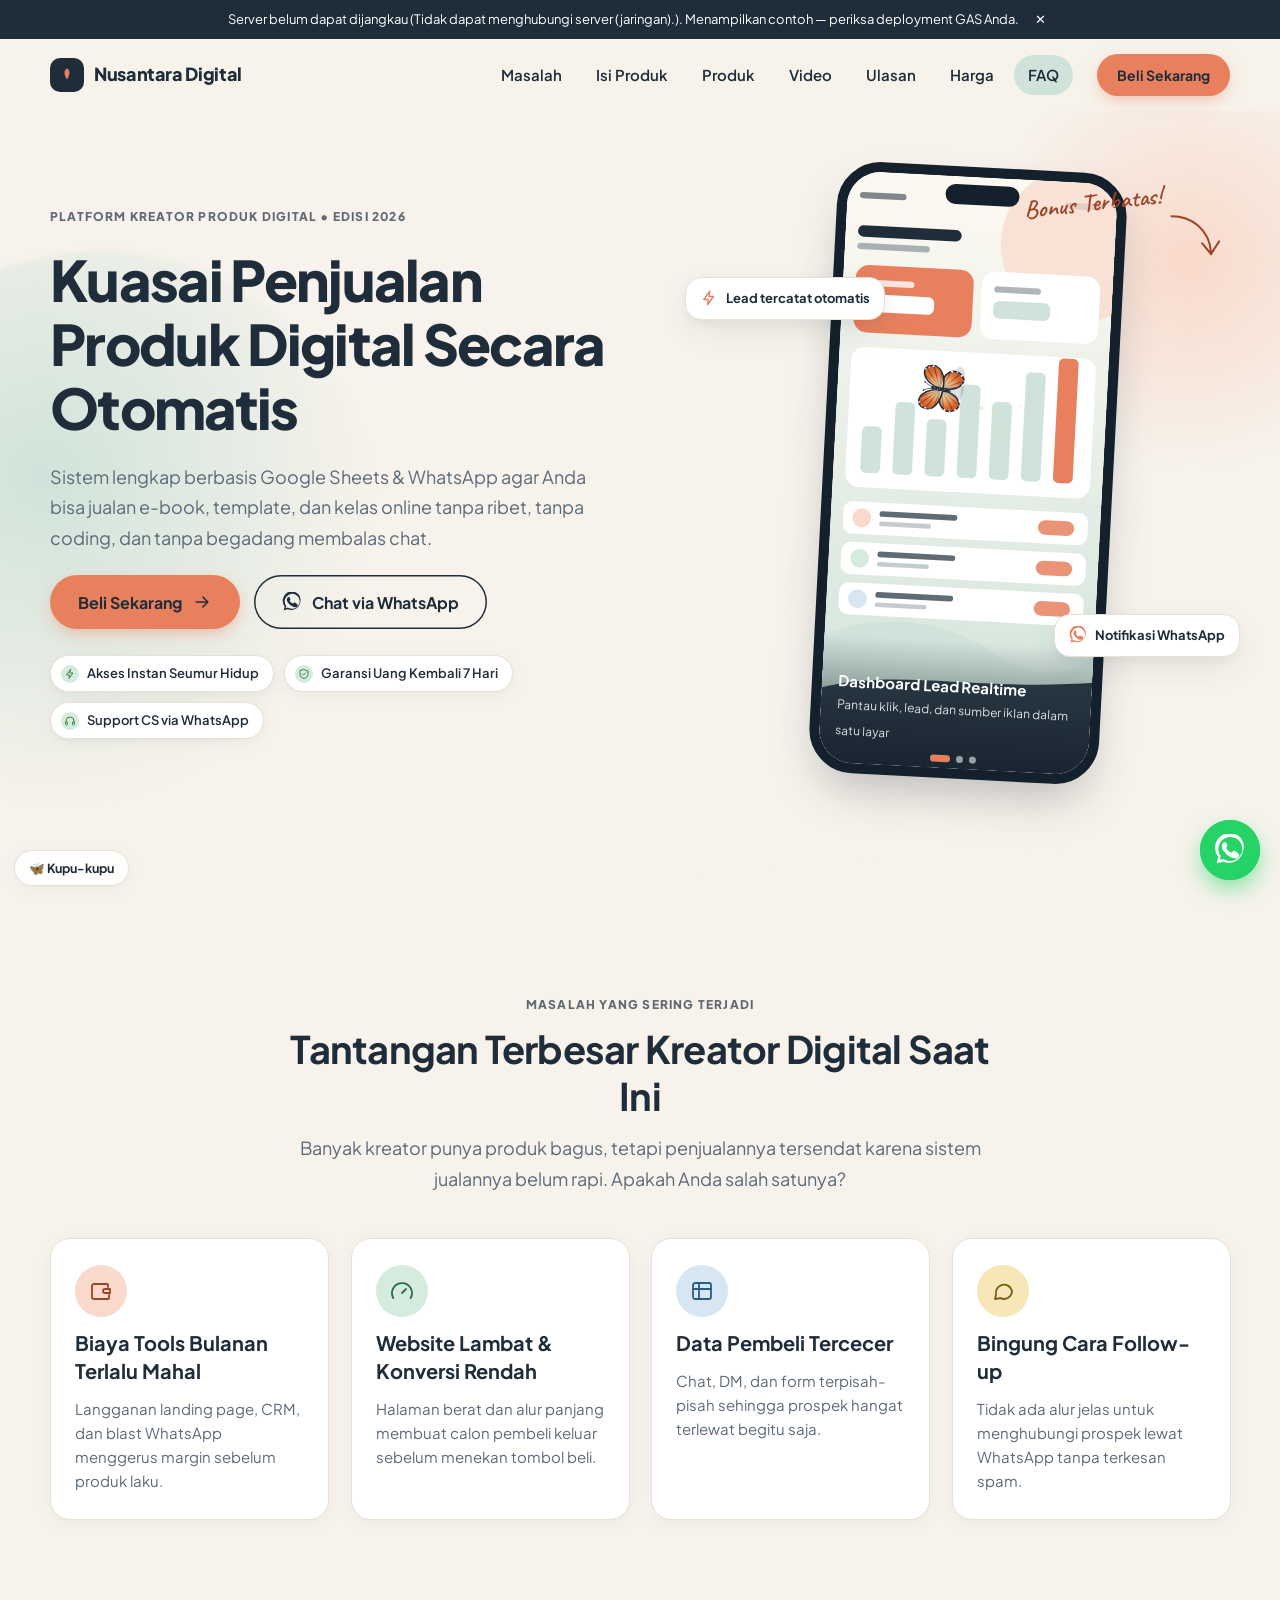
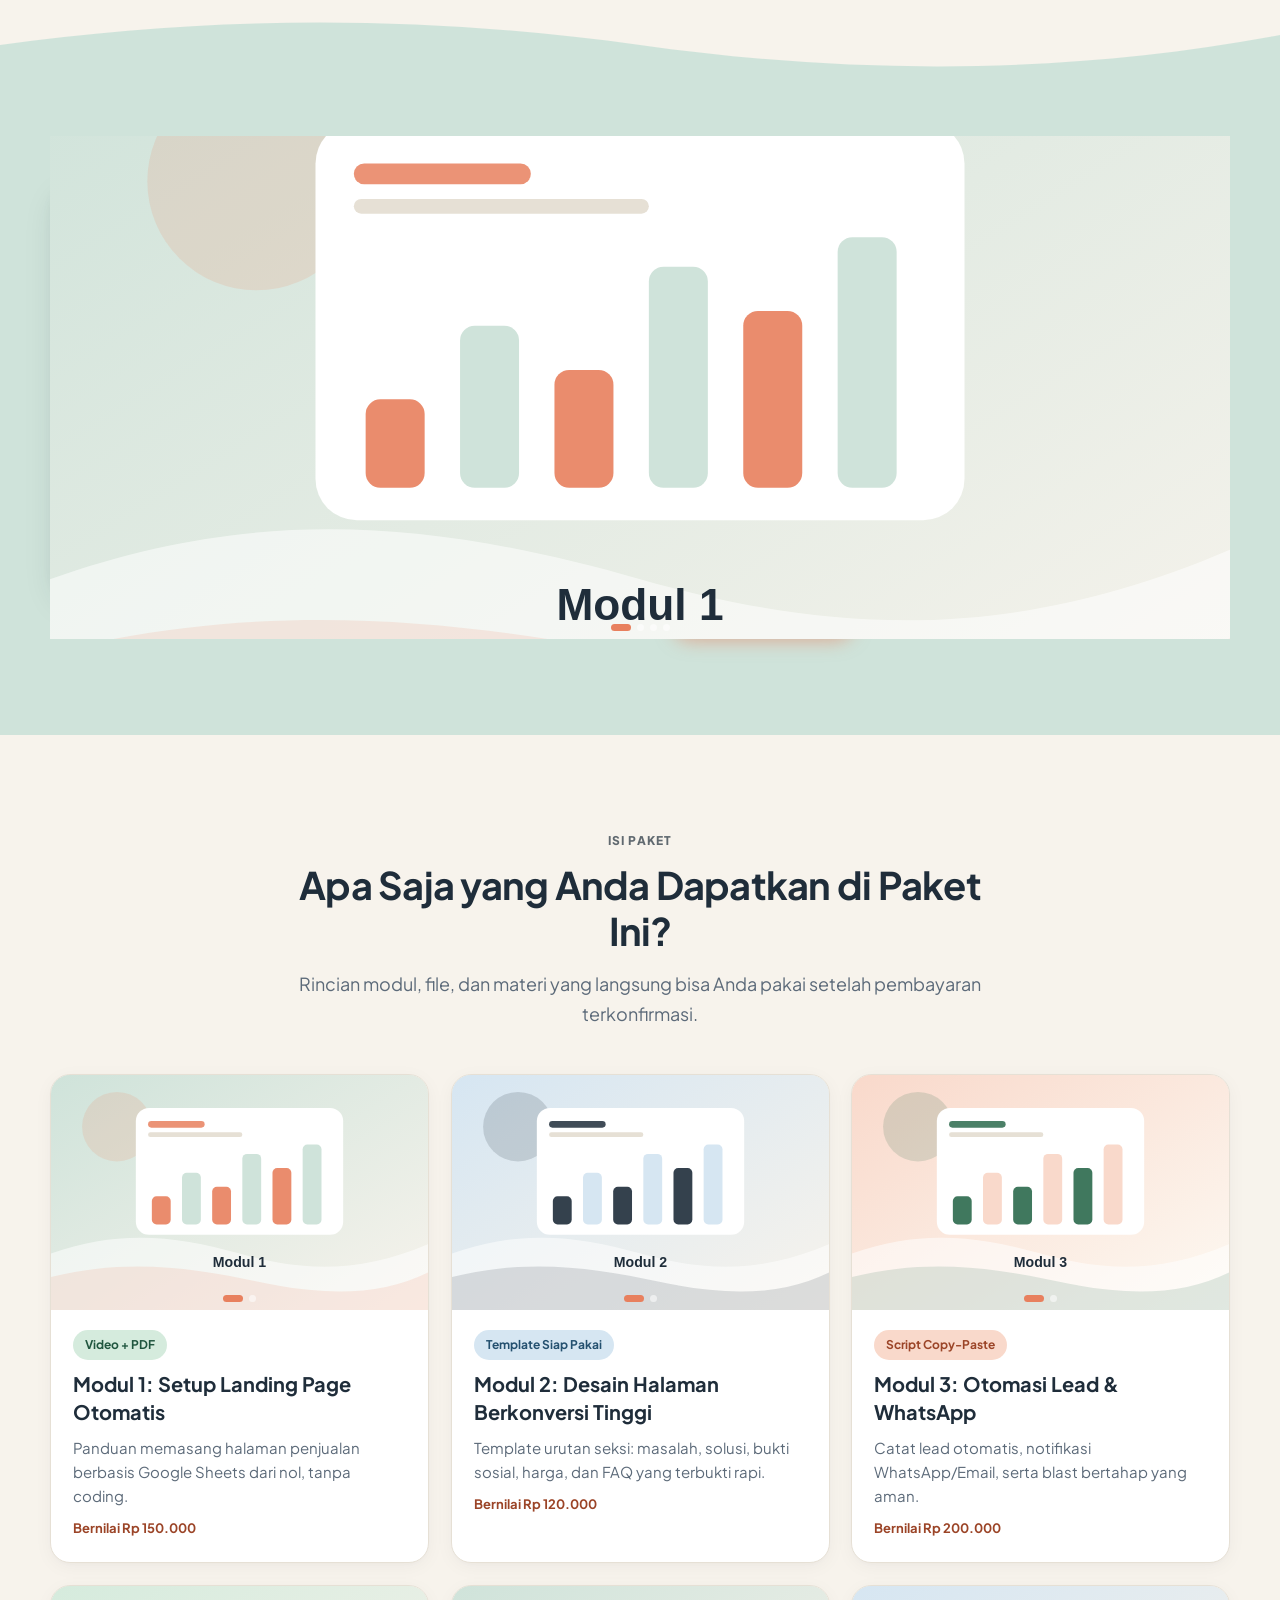
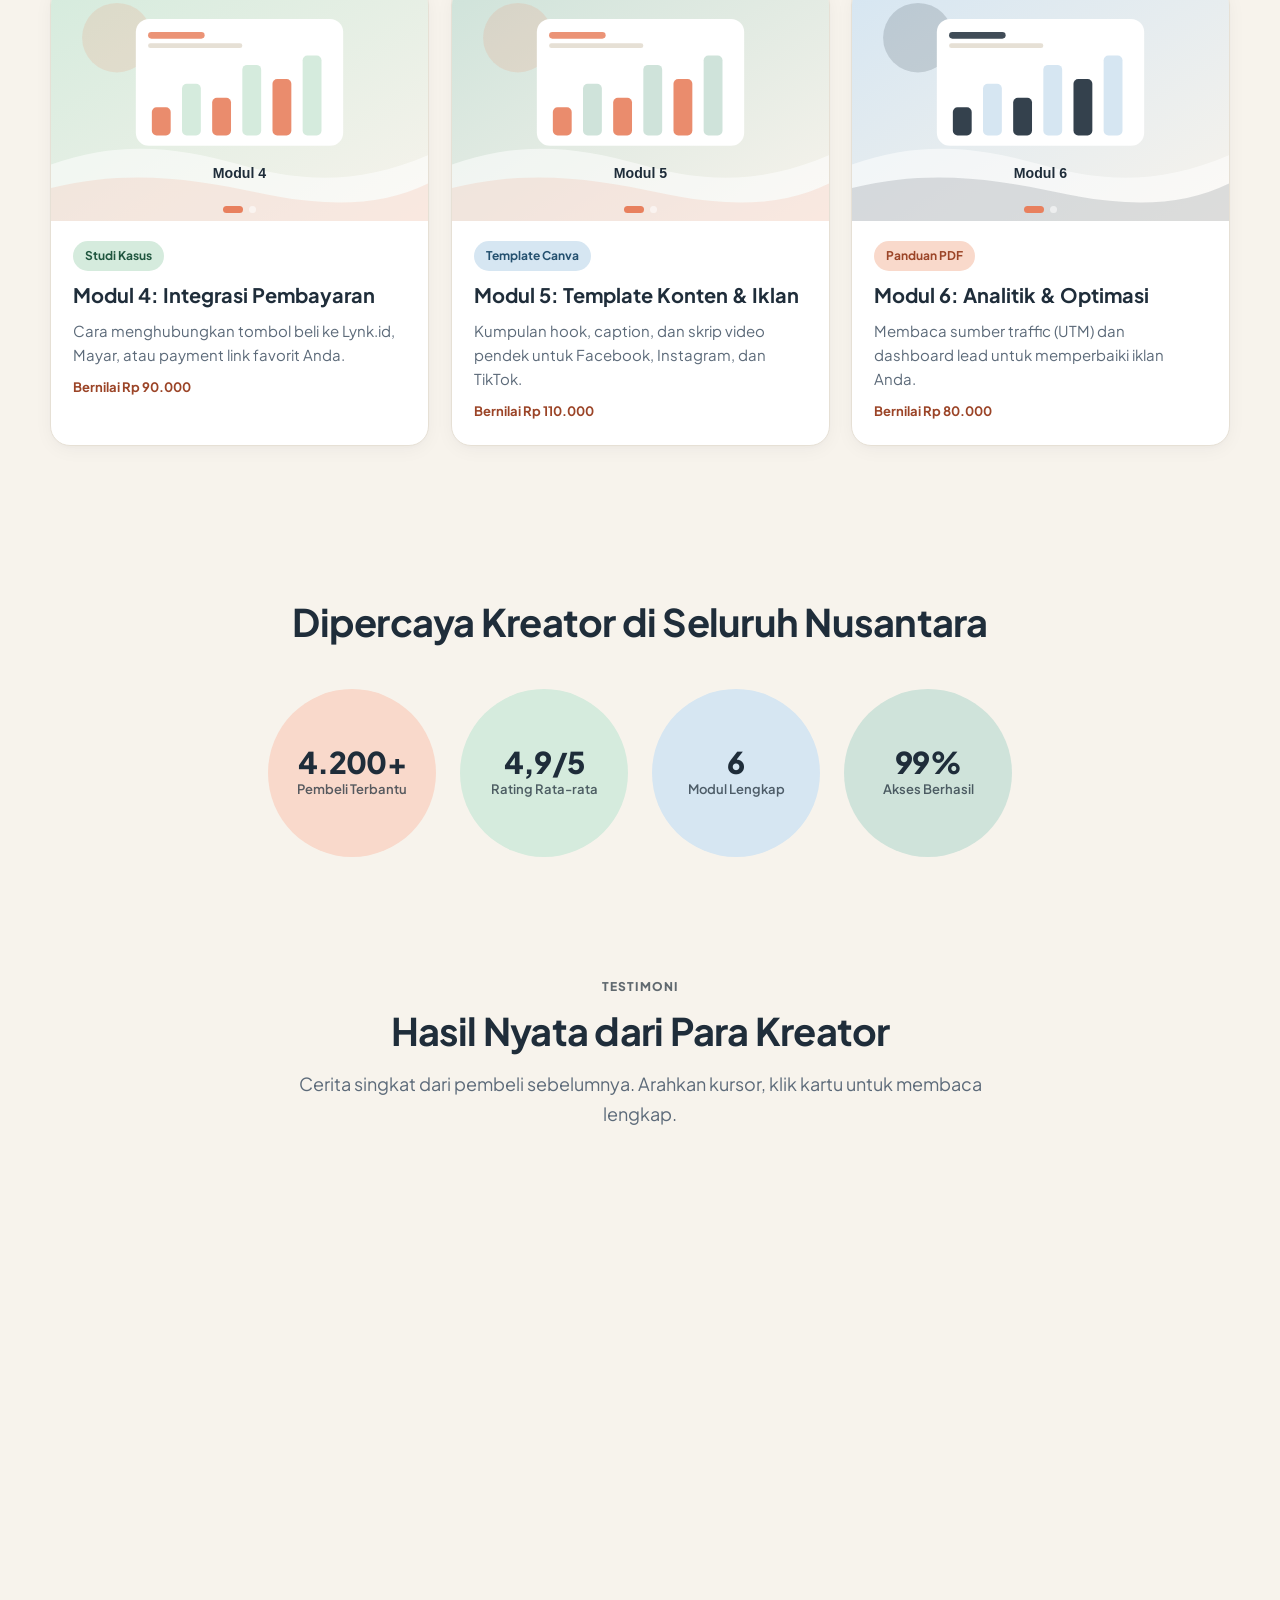
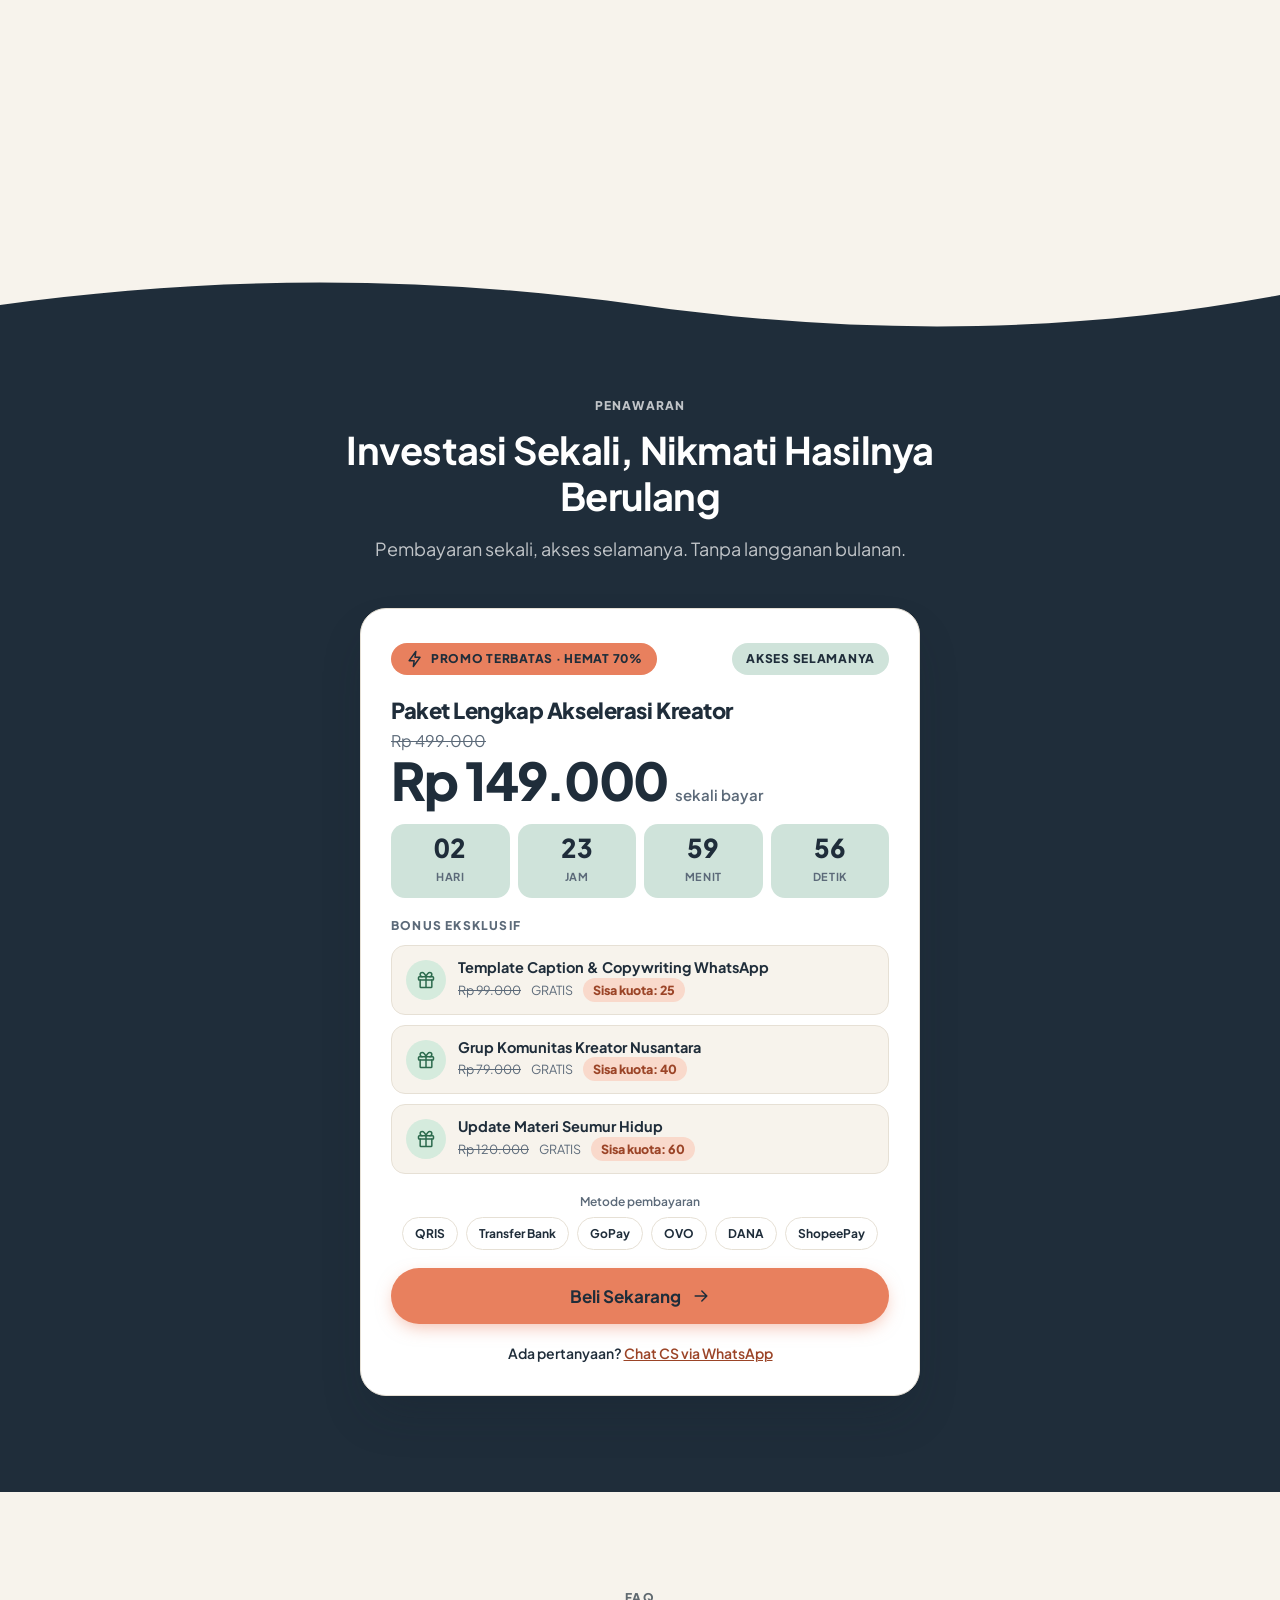
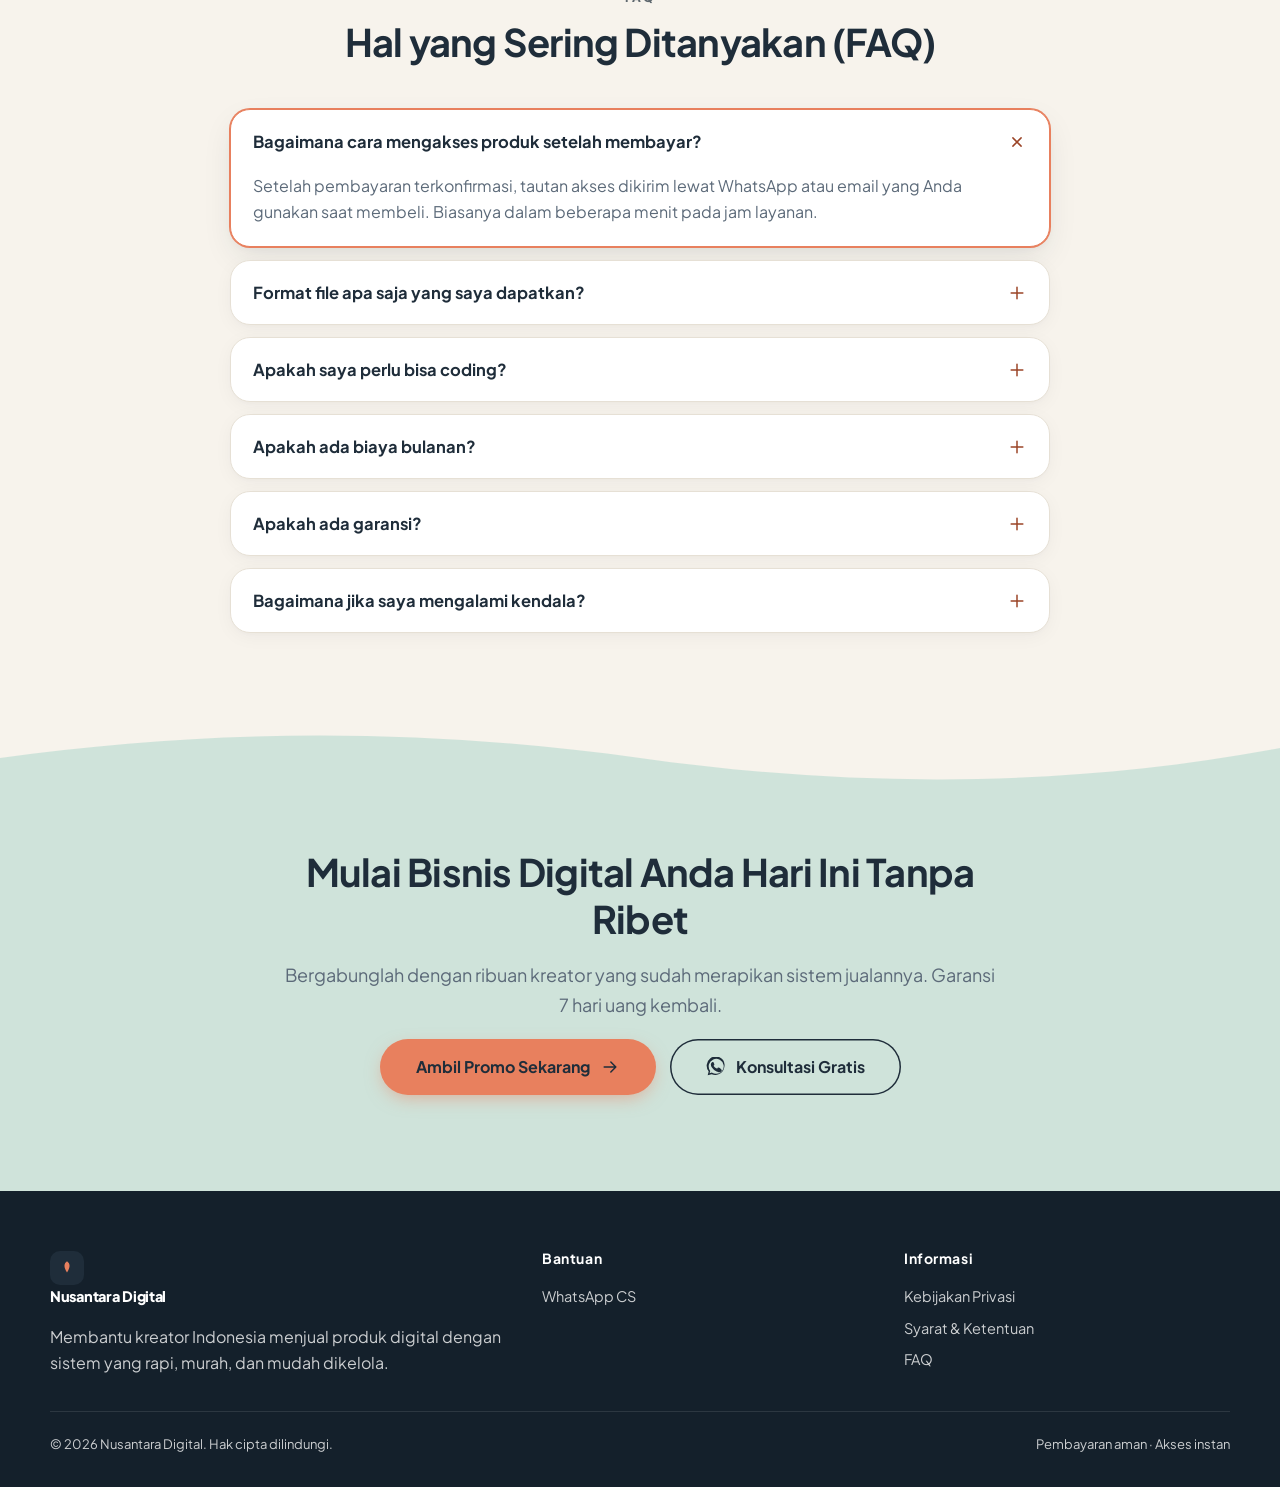
==== commit 16968627: "Add files via upload" ====
--- a/index.html
+++ b/index.html
@@ -48,7 +48,7 @@
   <div class="wrap nav-in">
     <a class="logo" href="#beranda" id="logo" aria-label="Beranda"><span class="logo-mark"><svg viewBox="0 0 24 24" width="18" height="18"><path d="M12 3c4 3 5 7 0 15C7 10 8 6 12 3z" fill="currentColor"/></svg></span><span id="logoText">Nusantara Digital</span></a>
     <nav class="nav-links" aria-label="Menu utama">
-      <a href="#masalah">Masalah</a><a href="#isi">Isi Produk</a><a href="#ulasan">Ulasan</a><a href="#harga">Harga</a><a href="#faq">FAQ</a>
+      <a href="#masalah" data-sec="masalah">Masalah</a><a href="#isi" data-sec="isi">Isi Produk</a><a href="#katalog" data-sec="katalog">Produk</a><a href="#video" data-sec="video">Video</a><a href="#ulasan" data-sec="ulasan">Ulasan</a><a href="#harga" data-sec="harga">Harga</a><a href="#faq" data-sec="faq">FAQ</a>
     </nav>
     <button class="btn btn-cta btn-sm nav-cta" data-buy="header" type="button"><span class="btn-label">Beli Sekarang</span></button>
     <button class="burger" id="burger" type="button" aria-label="Buka menu" aria-expanded="false"><svg class="ic"><use href="#i-menu"/></svg></button>
@@ -56,7 +56,7 @@
 </header>
 <div class="drawer" id="drawer" hidden>
   <nav aria-label="Menu seluler">
-    <a href="#masalah">Masalah</a><a href="#isi">Isi Produk</a><a href="#ulasan">Ulasan</a><a href="#harga">Harga</a><a href="#faq">FAQ</a>
+    <a href="#masalah" data-sec="masalah">Masalah</a><a href="#isi" data-sec="isi">Isi Produk</a><a href="#katalog" data-sec="katalog">Produk</a><a href="#video" data-sec="video">Video</a><a href="#ulasan" data-sec="ulasan">Ulasan</a><a href="#harga" data-sec="harga">Harga</a><a href="#faq" data-sec="faq">FAQ</a>
     <button class="btn btn-cta" data-buy="drawer" type="button"><span class="btn-label">Beli Sekarang</span></button>
   </nav>
 </div>
@@ -84,6 +84,13 @@
   </section>
 
   <section class="sec" id="isi"><div class="wrap" id="isiRoot"></div></section>
+  <section class="sec" id="katalog" hidden><div class="wrap" id="katalogRoot"></div></section>
+
+  <section class="sec sage has-wave" id="video" hidden>
+    <svg class="wave top" viewBox="0 0 1440 60" preserveAspectRatio="none" aria-hidden="true"><path d="M0 0h1440v20c-240 40-480 40-720 10S240 0 0 30z" fill="var(--cream)"/></svg>
+    <div class="wrap" id="videoRoot"></div>
+  </section>
+
   <section class="sec tight" id="statistik"><div class="wrap" id="statRoot"></div></section>
   <section class="sec" id="ulasan"><div class="wrap" id="ulasanRoot"></div></section>
 
@@ -122,6 +129,7 @@
     <div id="leadStepForm">
       <h3 id="leadTitle"><i class="dot"></i>Lanjutkan Pemesanan</h3>
       <p class="muted sm">Data ini digunakan untuk pengiriman akses materi &amp; konfirmasi pembayaran.</p>
+      <p class="note prod-note" id="leadProd" hidden></p>
       <form id="leadForm" novalidate autocomplete="on">
         <label class="fld"><span>Nama Lengkap <em class="ok" id="okNama" hidden><svg class="ic"><use href="#i-check"/></svg> Terisi benar</em></span>
           <input id="fNama" name="nama" type="text" autocomplete="name" maxlength="80" placeholder="Contoh: Ahmad Rizki" required></label>
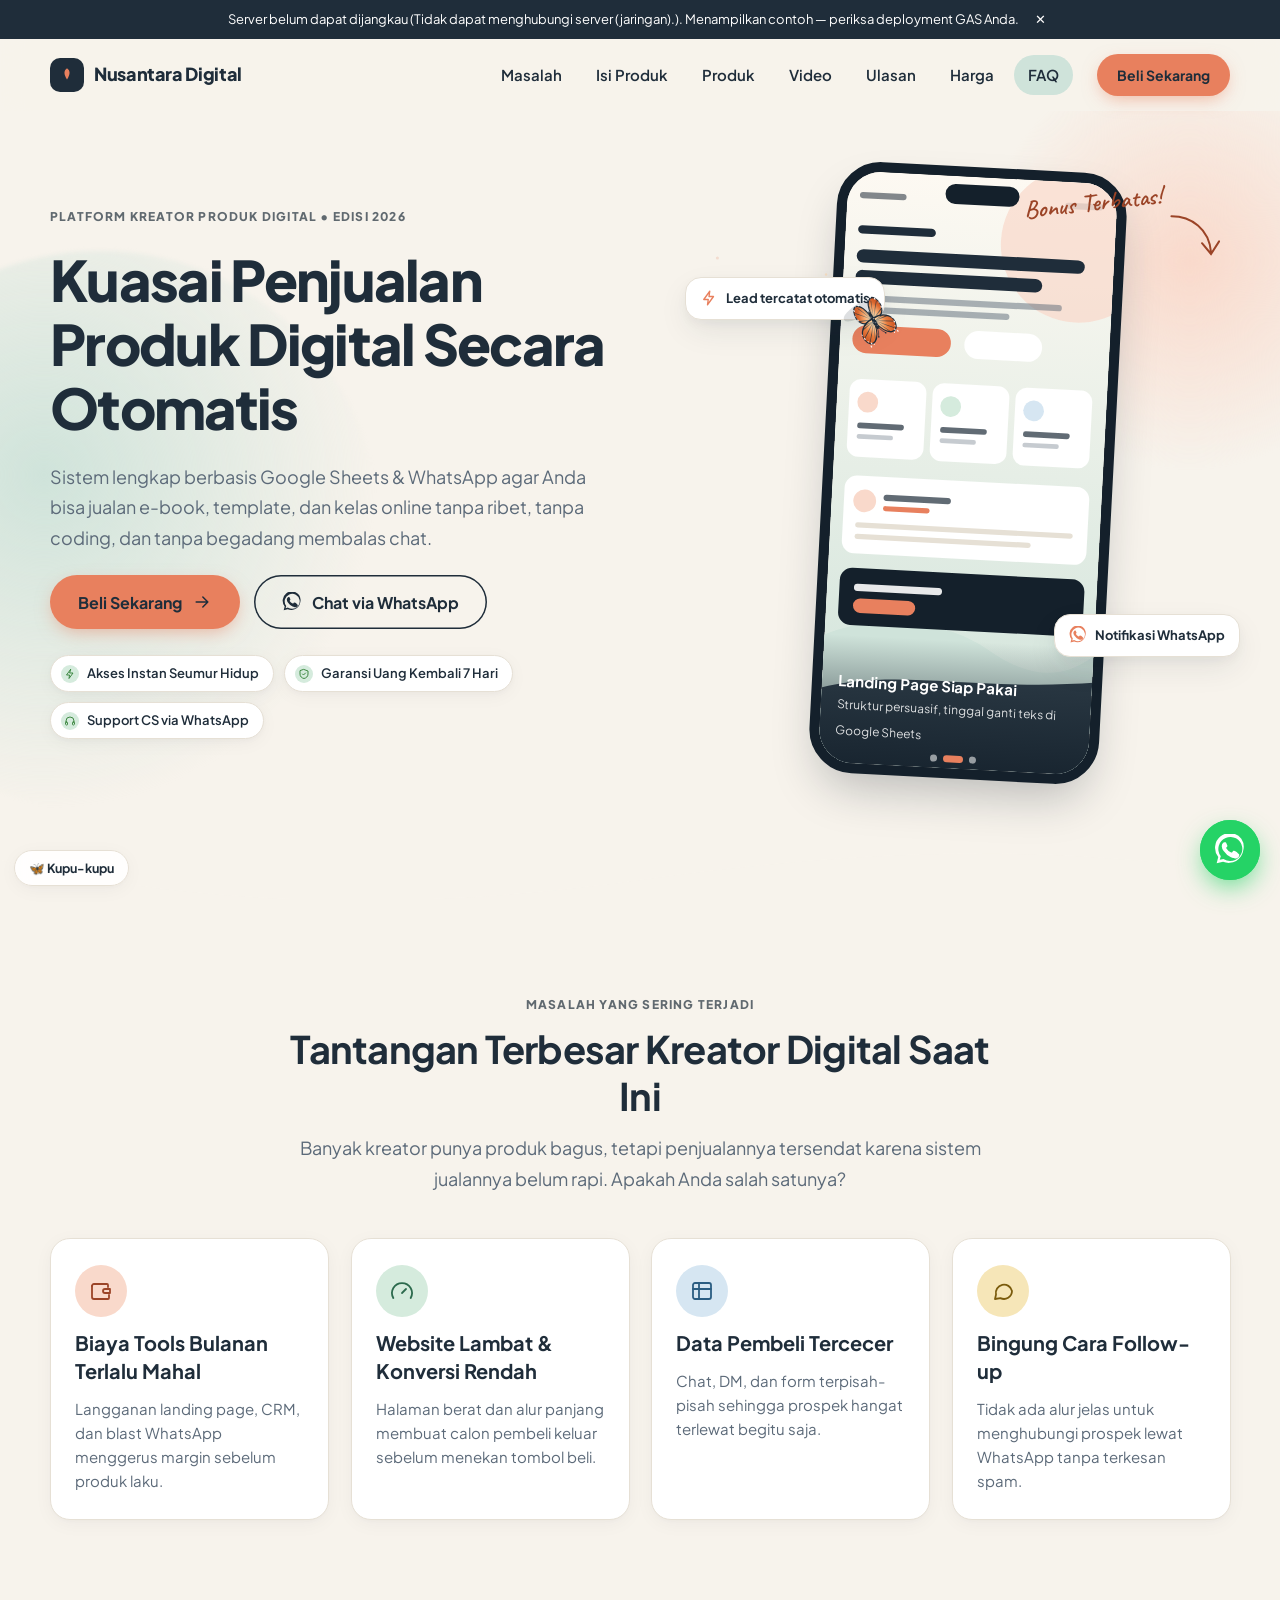
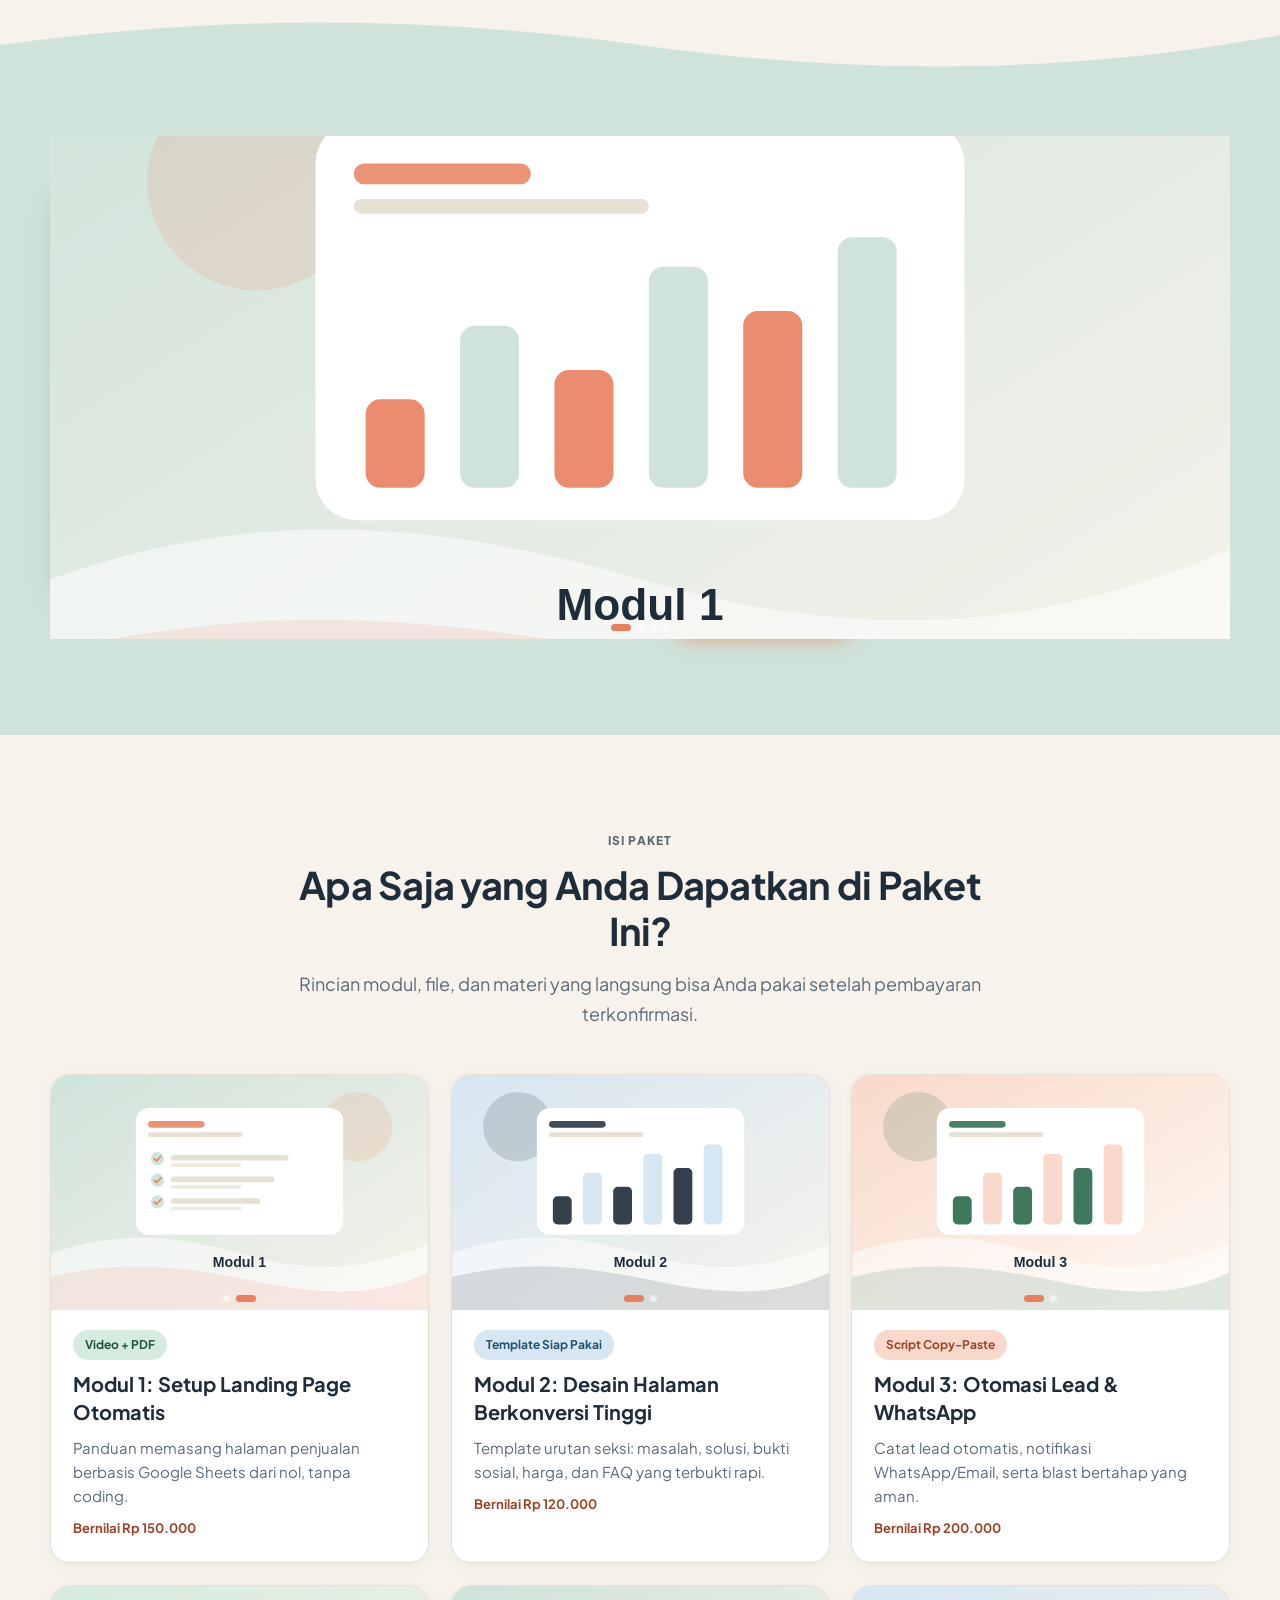
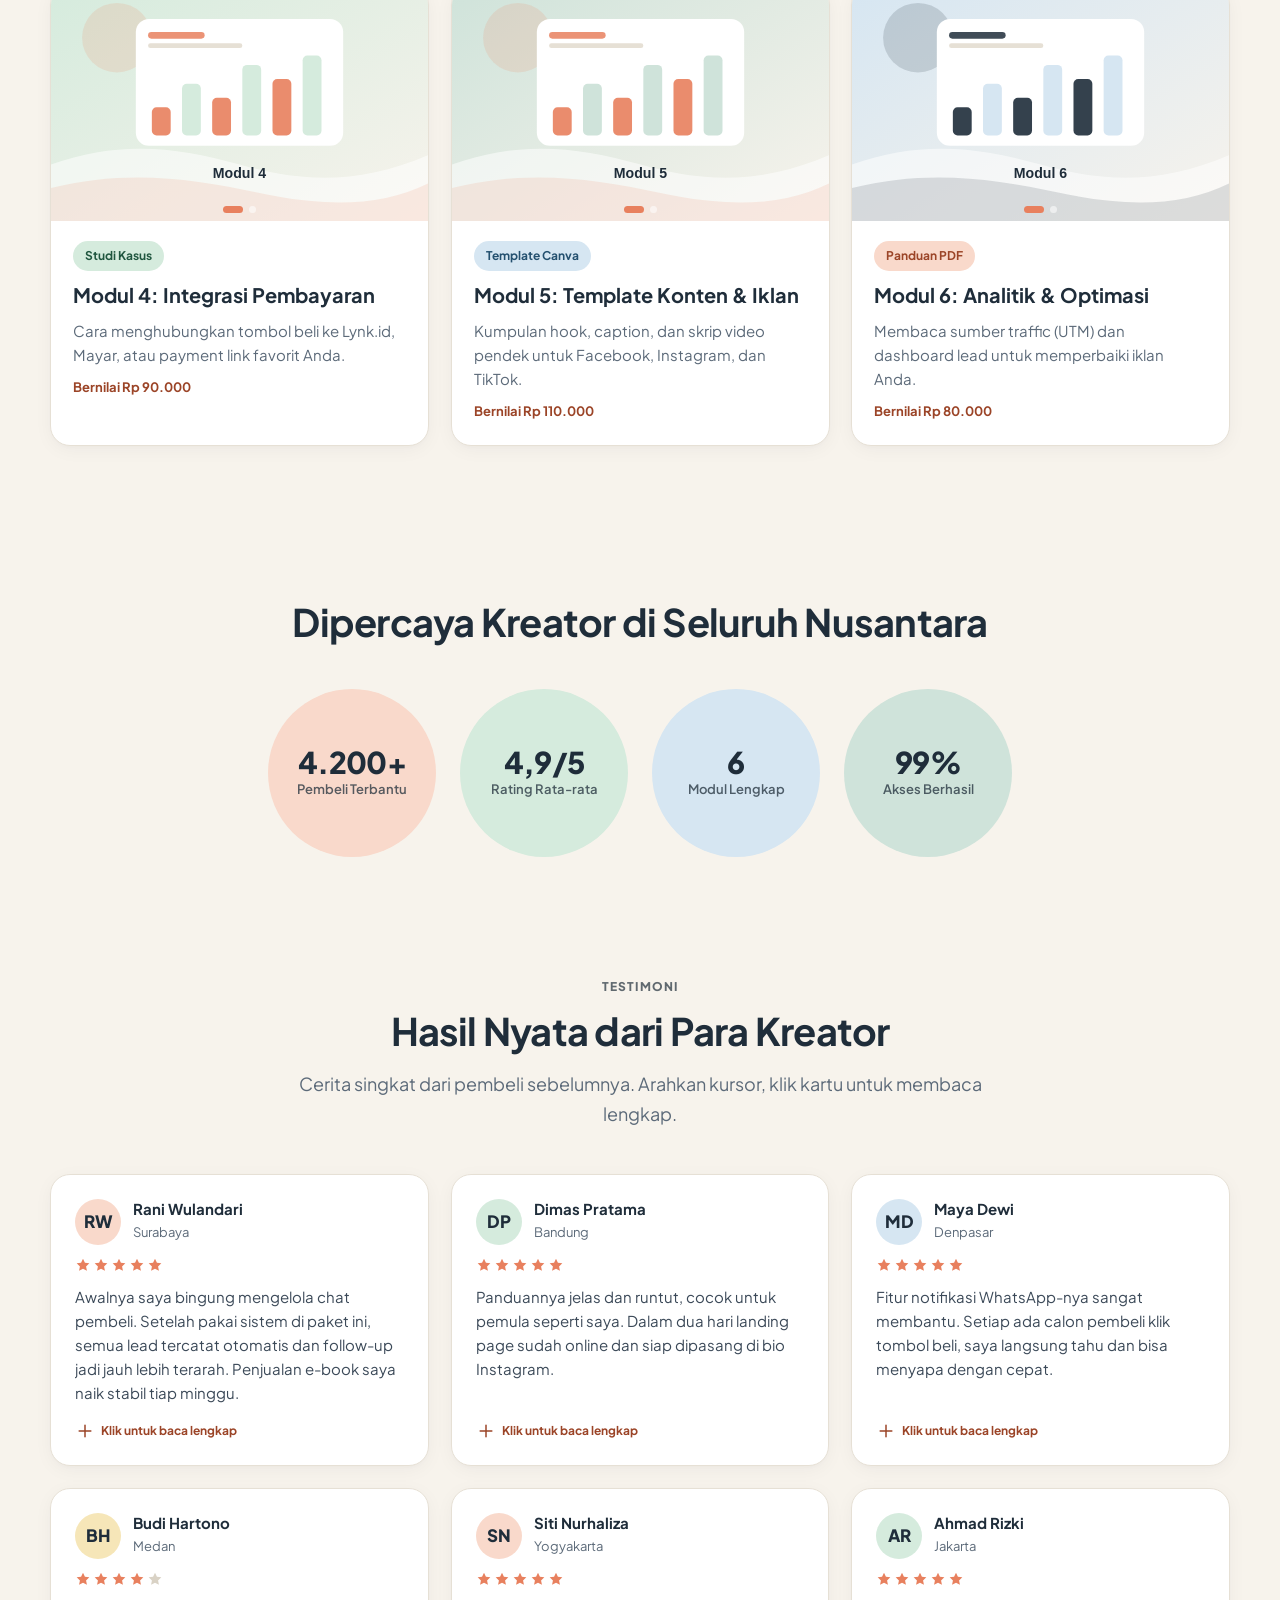
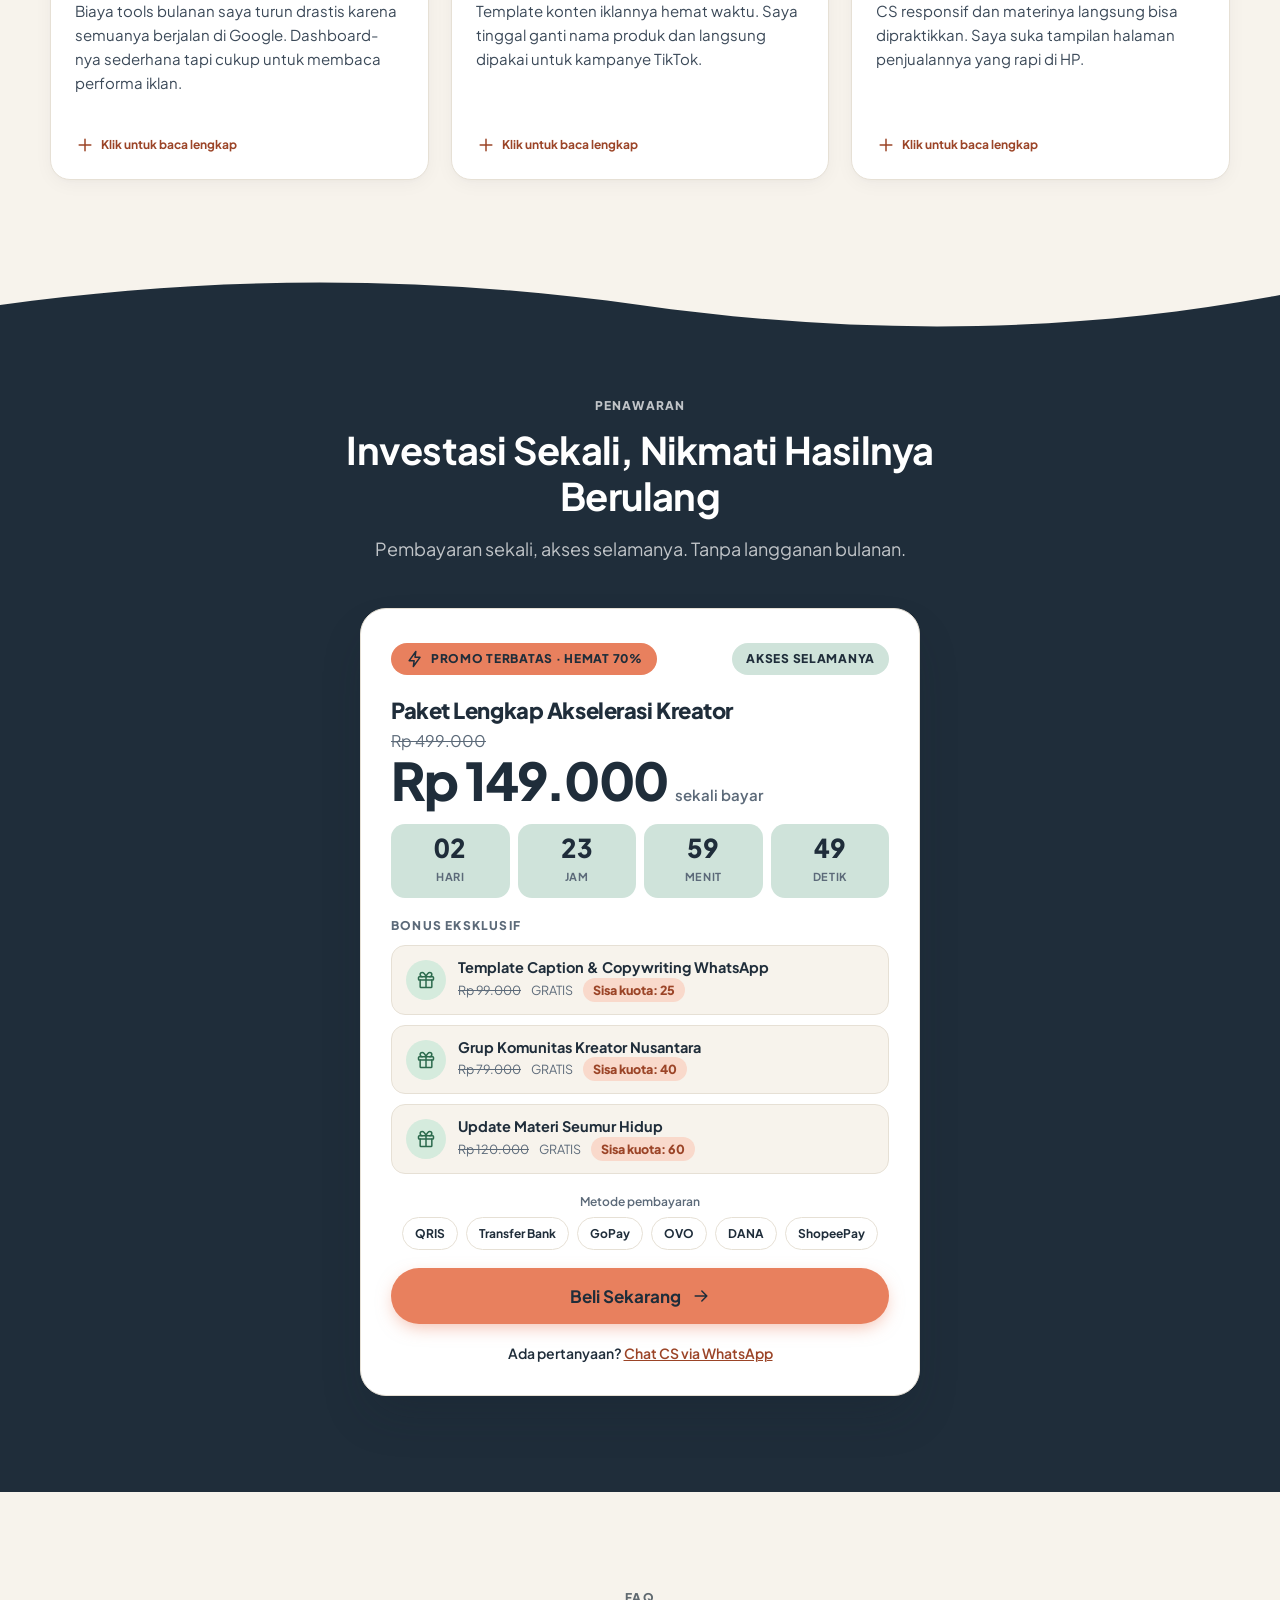
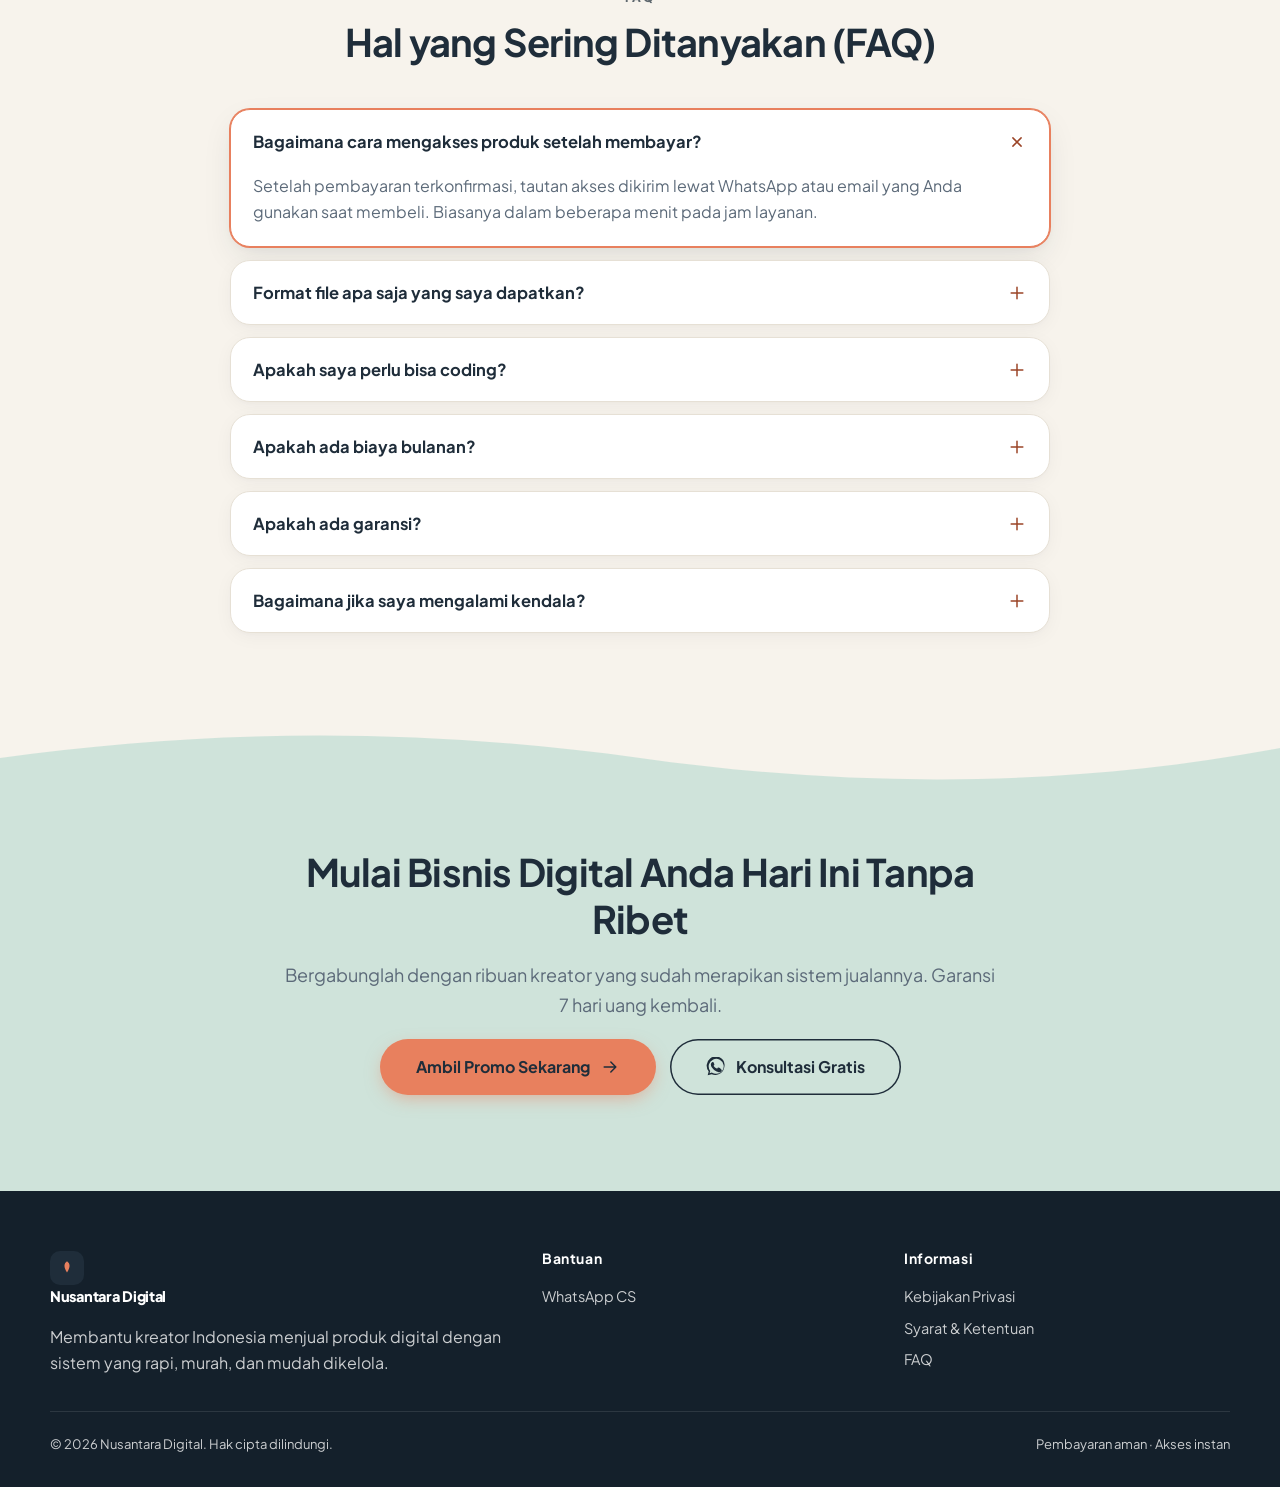
==== commit 39cb6880: "Add files via upload" ====
--- a/index.html
+++ b/index.html
@@ -1,5 +1,5 @@
 <!DOCTYPE html>
-<html lang="id">
+<html lang="id" data-ui="1.1">
 <head>
 <meta charset="utf-8">
 <meta name="viewport" content="width=device-width, initial-scale=1, viewport-fit=cover">
@@ -13,7 +13,7 @@
 <link rel="preconnect" href="https://fonts.googleapis.com">
 <link rel="preconnect" href="https://fonts.gstatic.com" crossorigin>
 <link href="https://fonts.googleapis.com/css2?family=Caveat:wght@600&family=Plus+Jakarta+Sans:wght@400;500;600;700;800&display=swap" rel="stylesheet">
-<link rel="stylesheet" href="css/style.css?v=1.0">
+<link rel="stylesheet" href="css/style.css?v=1.1">
 </head>
 <body>
 
@@ -169,10 +169,10 @@
 <canvas id="butterfly" aria-hidden="true"></canvas>
 <noscript><p style="padding:24px;text-align:center">Aktifkan JavaScript untuk melihat halaman ini.</p></noscript>
 
-<script src="js/config.js?v=1.0"></script>
-<script src="js/demo-data.js?v=1.0"></script>
-<script src="js/api.js?v=1.0"></script>
-<script src="js/effects.js?v=1.0"></script>
-<script src="js/app.js?v=1.0"></script>
+<script src="js/config.js?v=1.1"></script>
+<script src="js/demo-data.js?v=1.1"></script>
+<script src="js/api.js?v=1.1"></script>
+<script src="js/effects.js?v=1.1"></script>
+<script src="js/app.js?v=1.1"></script>
 </body>
 </html>
--- a/css/style.css
+++ b/css/style.css
@@ -15,6 +15,7 @@
   --safe-b: env(safe-area-inset-bottom, 0px);
 }
 *, *::before, *::after { box-sizing: border-box; }
+[hidden] { display: none !important; }
 html { scroll-behavior: smooth; scroll-padding-top: 84px; -webkit-text-size-adjust: 100%; }
 body { margin: 0; font: 400 16px/1.6 var(--font); color: var(--slate); background: var(--cream); overflow-x: hidden; }
 img, svg { max-width: 100%; display: block; }
@@ -330,6 +331,39 @@
   .modal { align-items: end; padding: 0; } .modal-card { border-radius: 24px 24px 0 0; width: 100%; max-height: 92dvh; padding-bottom: calc(26px + var(--safe-b)); }
   .price-card { padding: 26px 20px; } .footer { padding-bottom: calc(100px + var(--safe-b)); }
 }
+
+/* ---------- Katalog produk ---------- */
+.kat { overflow: hidden; display: flex; flex-direction: column; }
+.kat-media { position: relative; aspect-ratio: 16/10; overflow: hidden; }
+.kat-media .slideshow { position: absolute; inset: 0; }
+.kat-label { position: absolute; z-index: 5; left: 14px; top: 14px; background: var(--coral); color: var(--slate); font-weight: 800; font-size: 12px; letter-spacing: .04em; padding: 6px 13px; border-radius: var(--pill); box-shadow: 0 6px 16px -4px rgba(232,128,94,.7); animation: tagPop 3s ease-in-out infinite; }
+.kat-off { position: absolute; z-index: 5; right: 14px; top: 14px; background: var(--slate); color: #fff; font-weight: 800; font-size: 12.5px; padding: 6px 12px; border-radius: var(--pill); }
+.kat-body { padding: 20px 22px 24px; display: flex; flex-direction: column; gap: 10px; flex: 1; }
+.kat-tag { color: var(--coral-ink); font-weight: 700; font-size: 14px; }
+.kat-desc { color: var(--muted); font-size: 14.5px; }
+.ticks.mini { gap: 8px; margin: 2px 0; } .ticks.mini li { font-size: 14px; font-weight: 600; } .ticks.mini .ic { width: 22px; height: 22px; padding: 4px; background: var(--mint); box-shadow: none; }
+.kat-price { display: flex; align-items: baseline; gap: 10px; flex-wrap: wrap; margin-top: auto; padding-top: 6px; } .kat-price s { color: var(--muted); font-size: 15px; } .kat-price b { font-size: 28px; font-weight: 800; letter-spacing: -.02em; }
+.kat-act { display: flex; gap: 10px; align-items: center; flex-wrap: wrap; } .kat-act .btn:first-child { flex: 1; min-width: 150px; }
+.kat .quota { width: fit-content; font-size: 12.5px; }
+@keyframes tagPop { 50% { transform: scale(1.07) rotate(-1.5deg); } }
+.prod-note { background: var(--mint); color: #1f5a3d; font-weight: 600; }
+
+/* ---------- Video YouTube (muat saat diklik) ---------- */
+.vchips { display: flex; justify-content: center; flex-wrap: wrap; gap: 10px; margin: -14px 0 28px; }
+.vchip { border: 0; background: #fff; box-shadow: inset 0 0 0 1.5px var(--line); border-radius: var(--pill); padding: 9px 20px; font-weight: 700; font-size: 14px; transition: transform .25s, background .2s; }
+.vchip:hover { transform: translateY(-2px); } .vchip.on { background: var(--slate); color: #fff; box-shadow: none; }
+.vid-grid { display: grid; gap: 22px; grid-template-columns: repeat(3, 1fr); }
+.vid-grid.vn1 { grid-template-columns: minmax(0, 860px); justify-content: center; } .vid-grid.vn2 { grid-template-columns: repeat(2, 1fr); }
+.vid { overflow: hidden; }
+.vid-box { position: relative; aspect-ratio: 16/9; background: linear-gradient(135deg, var(--slate), #2d4256); }
+.vid-box iframe { position: absolute; inset: 0; width: 100%; height: 100%; border: 0; }
+.vid-play { position: absolute; inset: 0; width: 100%; border: 0; padding: 0; background: transparent; overflow: hidden; cursor: pointer; }
+.vid-play img { width: 100%; height: 100%; object-fit: cover; transition: transform .6s, filter .3s; } .vid-play:hover img { transform: scale(1.06); filter: brightness(.82); }
+.play-ic { position: absolute; left: 50%; top: 50%; width: 68px; height: 68px; margin: -34px 0 0 -34px; border-radius: 50%; background: var(--coral); color: var(--slate); display: grid; place-items: center; box-shadow: 0 10px 30px -6px rgba(232,128,94,.8); animation: glowPulse 2.6s ease-out infinite; transition: transform .3s cubic-bezier(.3,1.6,.5,1); }
+.play-ic svg { width: 30px; height: 30px; margin-left: 4px; } .vid-play:hover .play-ic { transform: scale(1.14); }
+.vid-info { padding: 18px 20px 22px; display: grid; gap: 8px; justify-items: start; } .vid-info p { color: var(--muted); font-size: 14.5px; }
+@media (max-width: 1020px) { .vid-grid { grid-template-columns: repeat(2, 1fr); } }
+@media (max-width: 720px) { .vid-grid, .vid-grid.vn2 { grid-template-columns: 1fr; } .play-ic { width: 58px; height: 58px; margin: -29px 0 0 -29px; } .kat-act .btn:first-child { min-width: 0; } }
 @media (hover: none) { .btn-cta:hover { transform: none; } .tilt { transform: none !important; } }
 @media (prefers-reduced-motion: reduce) {
   *, *::before, *::after { animation-duration: .001ms !important; animation-iteration-count: 1 !important; transition-duration: .001ms !important; scroll-behavior: auto !important; }
